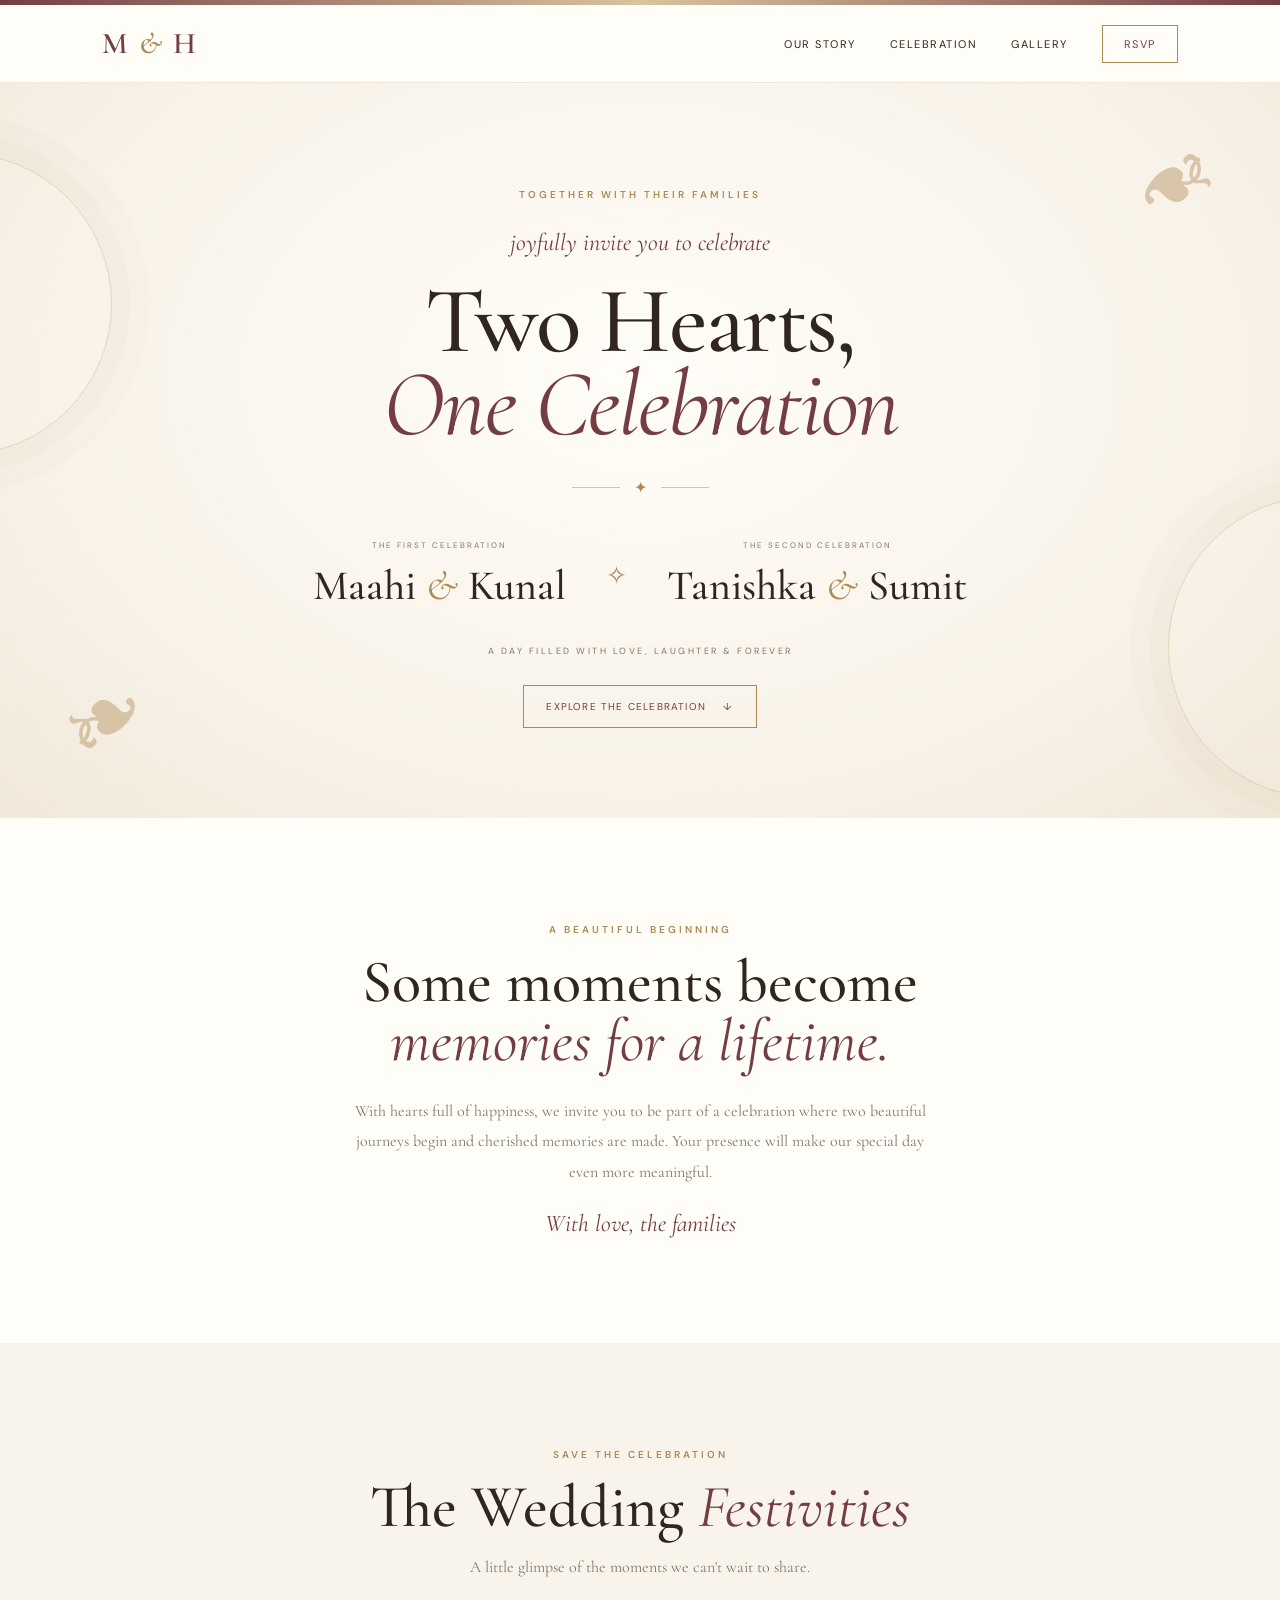
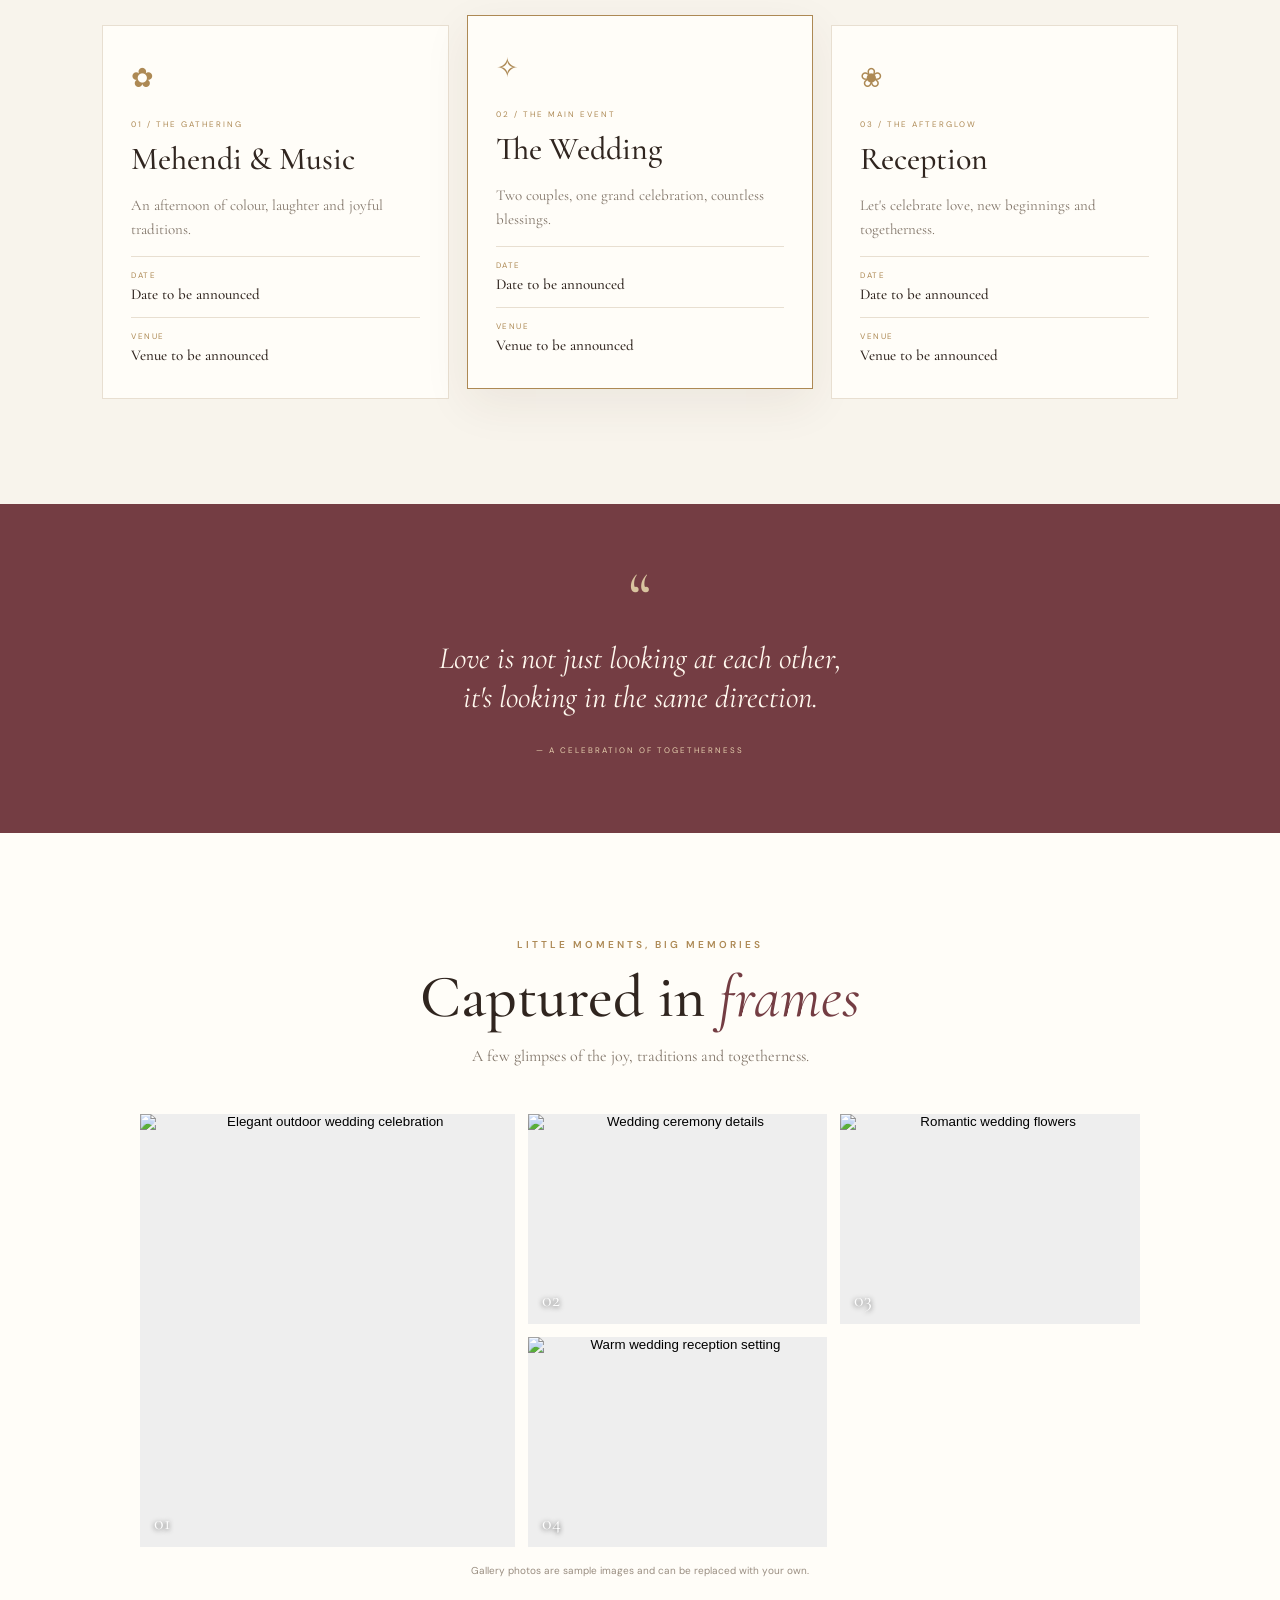
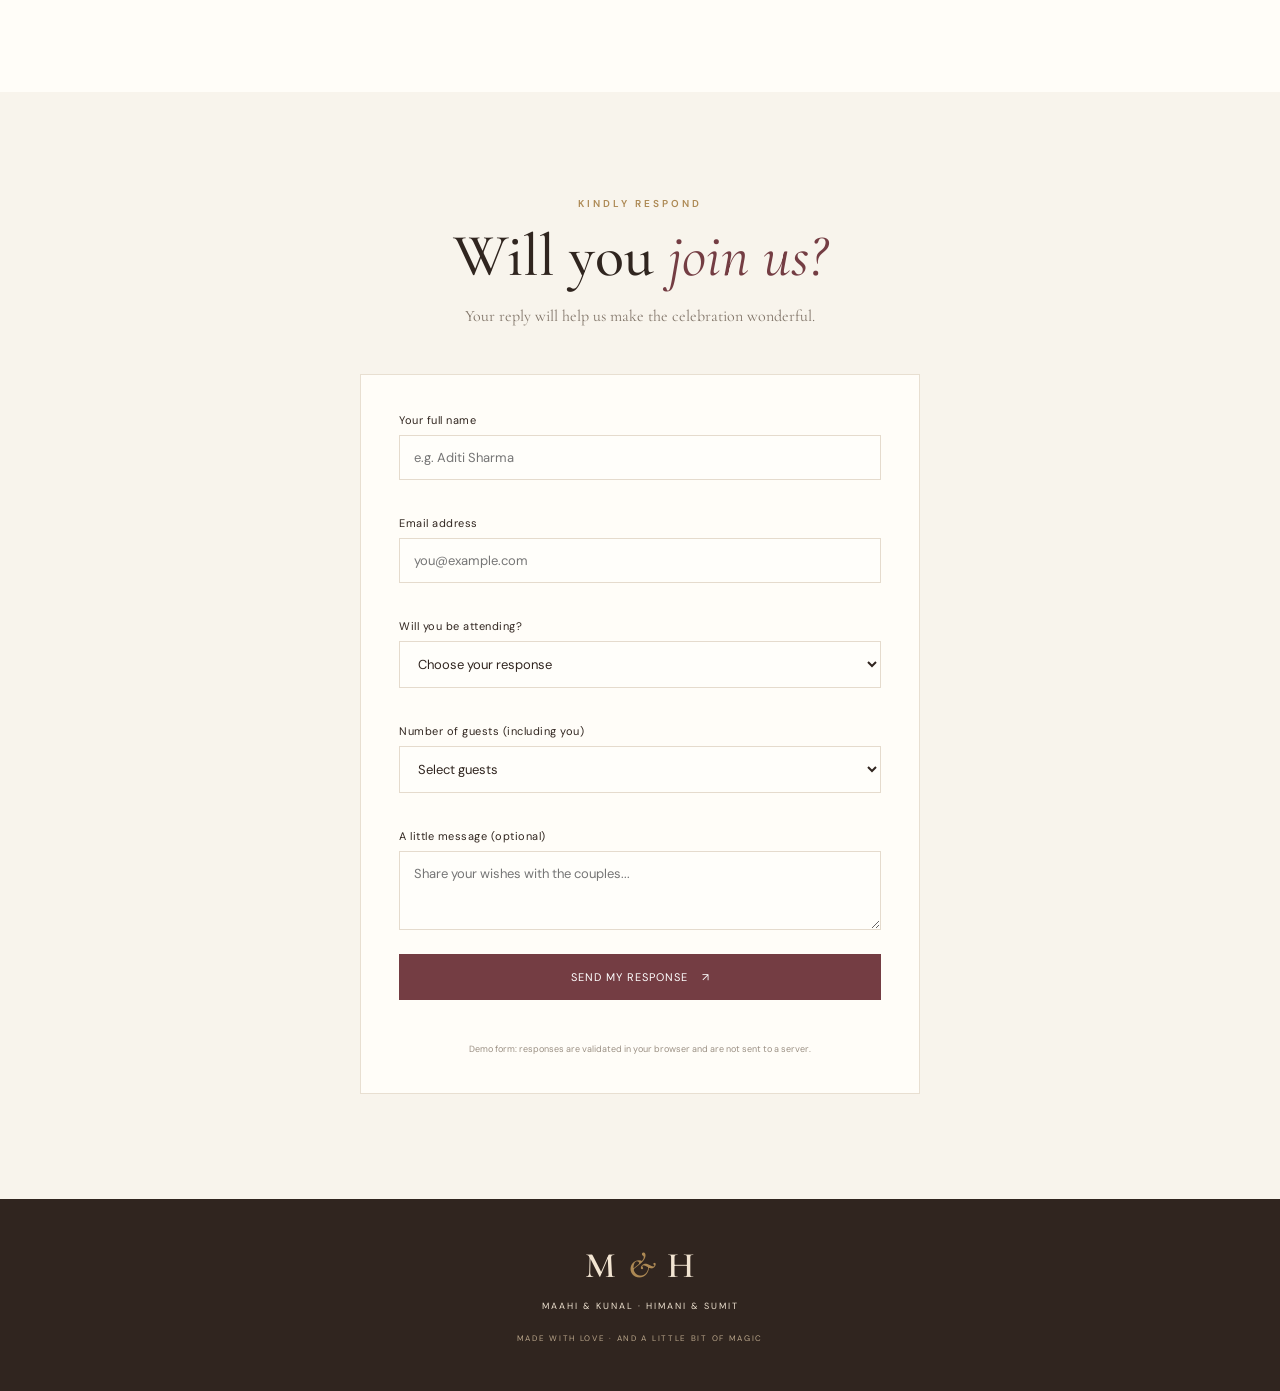
==== index.html @ c9b0a661 "Update wedding invitation description" ====
<!DOCTYPE html>
<html lang="en">
<head>
  <meta charset="UTF-8">
  <meta name="viewport" content="width=device-width, initial-scale=1.0">
  <meta name="description" content="A royal wedding invitation celebrating Maahi & Kunal and Sonam & Sumit.">
  <title>Two Hearts, One Celebration | Wedding Invitation</title>
  <link rel="preconnect" href="https://fonts.googleapis.com">
  <link rel="preconnect" href="https://fonts.gstatic.com" crossorigin>
  <link href="https://fonts.googleapis.com/css2?family=Cormorant+Garamond:wght@400;500;600;700&family=DM+Sans:wght@400;500;600&display=swap" rel="stylesheet">
  <link rel="stylesheet" href="style.css">
</head>
<body>
  <div class="topline"></div>
  <header class="site-header">
    <a class="brand" href="#home" aria-label="Wedding home">M <span>&</span> H</a>
    <button class="menu-toggle" id="menuToggle" aria-label="Toggle navigation" aria-expanded="false">☰</button>
    <nav id="navigation">
      <a href="#story">Our Story</a>
      <a href="#events">Celebration</a>
      <a href="#gallery">Gallery</a>
      <a href="#rsvp" class="nav-cta">RSVP</a>
    </nav>
  </header>

  <main>
    <section class="hero" id="home">
      <div class="hero-glow"></div>
      <p class="eyebrow">TOGETHER WITH THEIR FAMILIES</p>
      <p class="small-script">joyfully invite you to celebrate</p>
      <h1>Two Hearts,<br><em>One Celebration</em></h1>
      <div class="ornament"><span></span> ✦ <span></span></div>
      <div class="couple-pair">
        <div><span class="role">THE FIRST CELEBRATION</span><h2>Maahi <i>&</i> Kunal</h2></div>
        <div class="pair-divider">✧</div>
        <div><span class="role">THE SECOND CELEBRATION</span><h2>Tanishka <i>&</i> Sumit</h2></div>
      </div>
      <p class="hero-date">A DAY FILLED WITH LOVE, LAUGHTER & FOREVER</p>
      <a href="#events" class="outline-button">Explore the celebration <span>↓</span></a>
      <div class="hero-corner corner-left">❧</div><div class="hero-corner corner-right">❧</div>
    </section>

    <section class="intro section" id="story">
      <p class="eyebrow">A BEAUTIFUL BEGINNING</p>
      <h2>Some moments become<br><em>memories for a lifetime.</em></h2>
      <p class="intro-copy">With hearts full of happiness, we invite you to be part of a celebration where two beautiful journeys begin and cherished memories are made. Your presence will make our special day even more meaningful.</p>
      <div class="signature">With love, the families</div>
    </section>

    <section class="events section" id="events">
      <p class="eyebrow">SAVE THE CELEBRATION</p>
      <h2>The Wedding <em>Festivities</em></h2>
      <p class="section-note">A little glimpse of the moments we can't wait to share.</p>
      <div class="event-grid">
        <article class="event-card">
          <div class="event-icon">✿</div><p class="event-number">01 / THE GATHERING</p>
          <h3>Mehendi & Music</h3>
          <p>An afternoon of colour, laughter and joyful traditions.</p>
          <div class="event-detail"><span>DATE</span><strong>Date to be announced</strong></div>
          <div class="event-detail"><span>VENUE</span><strong>Venue to be announced</strong></div>
        </article>
        <article class="event-card featured">
          <div class="event-icon">✧</div><p class="event-number">02 / THE MAIN EVENT</p>
          <h3>The Wedding</h3>
          <p>Two couples, one grand celebration, countless blessings.</p>
          <div class="event-detail"><span>DATE</span><strong>Date to be announced</strong></div>
          <div class="event-detail"><span>VENUE</span><strong>Venue to be announced</strong></div>
        </article>
        <article class="event-card">
          <div class="event-icon">❀</div><p class="event-number">03 / THE AFTERGLOW</p>
          <h3>Reception</h3>
          <p>Let's celebrate love, new beginnings and togetherness.</p>
          <div class="event-detail"><span>DATE</span><strong>Date to be announced</strong></div>
          <div class="event-detail"><span>VENUE</span><strong>Venue to be announced</strong></div>
        </article>
      </div>
    </section>

    <section class="quote-band">
      <span class="quote-mark">“</span>
      <p>Love is not just looking at each other,<br>it's looking in the same direction.</p>
      <span class="quote-credit">— A CELEBRATION OF TOGETHERNESS</span>
    </section>

    <section class="gallery section" id="gallery">
      <p class="eyebrow">LITTLE MOMENTS, BIG MEMORIES</p>
      <h2>Captured in <em>frames</em></h2>
      <p class="section-note">A few glimpses of the joy, traditions and togetherness.</p>
      <div class="gallery-grid">
        <button class="gallery-item tall" data-full="https://images.unsplash.com/photo-1519741497674-611481863552?auto=format&fit=crop&w=1400&q=85" aria-label="Enlarge wedding celebration photo"><img src="https://images.unsplash.com/photo-1519741497674-611481863552?auto=format&fit=crop&w=700&q=80" alt="Elegant outdoor wedding celebration"><span>01</span></button>
        <button class="gallery-item" data-full="https://images.unsplash.com/photo-1511285560929-80b456fea0bc?auto=format&fit=crop&w=1400&q=85" aria-label="Enlarge wedding details photo"><img src="https://images.unsplash.com/photo-1511285560929-80b456fea0bc?auto=format&fit=crop&w=700&q=80" alt="Wedding ceremony details"><span>02</span></button>
        <button class="gallery-item" data-full="https://images.unsplash.com/photo-1465495976277-4387d4b0e4a6?auto=format&fit=crop&w=1400&q=85" aria-label="Enlarge floral wedding photo"><img src="https://images.unsplash.com/photo-1465495976277-4387d4b0e4a6?auto=format&fit=crop&w=700&q=80" alt="Romantic wedding flowers"><span>03</span></button>
        <button class="gallery-item" data-full="https://images.unsplash.com/photo-1507504031003-b417219a0 マ?auto=format&fit=crop&w=1400&q=85" aria-label="Enlarge wedding table photo"><img src="https://images.unsplash.com/photo-1519225421980-715cb0215aed?auto=format&fit=crop&w=700&q=80" alt="Warm wedding reception setting"><span>04</span></button>
      </div>
      <p class="image-note">Gallery photos are sample images and can be replaced with your own.</p>
    </section>

    <section class="rsvp section" id="rsvp">
      <p class="eyebrow">KINDLY RESPOND</p>
      <h2>Will you <em>join us?</em></h2>
      <p class="section-note">Your reply will help us make the celebration wonderful.</p>
      <form id="rsvpForm" novalidate>
        <div class="form-row">
          <label for="guestName">Your full name</label>
          <input type="text" id="guestName" name="guestName" placeholder="e.g. Aditi Sharma" required minlength="2">
          <small class="error" id="nameError"></small>
        </div>
        <div class="form-row">
          <label for="guestEmail">Email address</label>
          <input type="email" id="guestEmail" name="guestEmail" placeholder="you@example.com" required>
          <small class="error" id="emailError"></small>
        </div>
        <div class="form-row">
          <label for="attendance">Will you be attending?</label>
          <select id="attendance" name="attendance" required>
            <option value="">Choose your response</option>
            <option value="joyfully-attending">Joyfully accepting</option>
            <option value="unable-to-attend">Regretfully declining</option>
          </select>
          <small class="error" id="attendanceError"></small>
        </div>
        <div class="form-row">
          <label for="guests">Number of guests (including you)</label>
          <select id="guests" name="guests" required>
            <option value="">Select guests</option><option>1</option><option>2</option><option>3</option><option>4</option><option>5</option>
          </select>
          <small class="error" id="guestsError"></small>
        </div>
        <div class="form-row">
          <label for="message">A little message (optional)</label>
          <textarea id="message" name="message" rows="3" placeholder="Share your wishes with the couples..."></textarea>
        </div>
        <button type="submit" class="submit-button">Send my response <span>↗</span></button>
        <p class="form-status" id="formStatus" role="status" aria-live="polite"></p>
        <p class="form-disclaimer">Demo form: responses are validated in your browser and are not sent to a server.</p>
      </form>
    </section>
  </main>

  <footer>
       <div class="footer-monogram">M <span>&</span> H</div>
    <p>MAAHI & KUNAL · HIMANI & SUMIT</p>
    <span>MADE WITH LOVE · AND A LITTLE BIT OF MAGIC</span> 
  </footer>
 <div class="lightbox" id="lightbox" aria-hidden="true">
    <button class="lightbox-close" id="lightboxClose" aria-label="Close enlarged image">×</button>
    <img id="lightboxImage" src="" alt="Enlarged wedding gallery image">
  </div>
  <script src="script.js"></script>
</body>
</html>
---- style.css ----
/* GROUP 11 | PROJECT #39 | WEDDING INVITATION PAGE */
:root {
  --cream: #f8f4ec;
  --paper: #fffdf8;
  --ink: #30251f;
  --muted: #82766a;
  --gold: #ad8954;
  --gold-light: #d9c49f;
  --wine: #743d43;
  --line: #e8dfd1;
  --serif: "Cormorant Garamond", Georgia, serif;
  --sans: "DM Sans", Arial, sans-serif;
}
* {
   box-sizing: border-box; 
  }

html { 
  scroll-behavior: smooth;
 }

body { 
  margin: 0;
  background: var(--paper);
  color: var(--ink);
  font-family: var(--sans);
}

.topline { 
  height: 5px;
  background: linear-gradient(90deg, var(--wine), var(--gold-light), var(--wine)); 
}

.site-header { 
  height: 78px;
  padding: 0 8%;
  display: flex;
  align-items: center;
  justify-content: space-between;
  background: rgba(255,253,248,.94);
  position: sticky;
  top: 0; 
  z-index: 20; 
  border-bottom: 1px solid rgba(173,137,84,.18);
  backdrop-filter: blur(12px);
  }

.brand, .footer-monogram { 
  font: 600 30px var(--serif); 
  letter-spacing: 2px; 
  color: var(--wine); 
  text-decoration: none;
 }

.brand span, .footer-monogram span {
   color: var(--gold); 
   font-style: italic;
   }

nav {
   display: flex;
    align-items: center; 
    gap: 34px;
   }

nav a {
   text-decoration: none; 
   color: var(--ink); 
   font-size: 11px; 
   letter-spacing: 1.5px; 
   text-transform: uppercase; 
   transition: color .25s; 
  }

nav a:hover {
   color: var(--gold);
   }

nav .nav-cta {
   border: 1px solid var(--gold); 
   padding: 11px 21px; 
   color: var(--wine); 
  }

.menu-toggle {
   display: none; 
   border: 0; 
   background: none; 
   font-size: 25px; 
   color: var(--wine); 
  }

.hero {
   min-height: 690px;
   padding: 105px 20px 90px;
   position: relative; 
   overflow: hidden; 
   text-align: center; 
   display: flex; 
   flex-direction: column; 
   align-items: center; 
   justify-content: center; 
   background: radial-gradient(ellipse at 50% 40%, #fffdf8 0%, #f8f2e8 66%, #f1e8d9 100%); 
  }

.hero:before, .hero:after {
   content: ""; 
   position: absolute; 
   width: 300px; 
   height: 300px; 
   border: 1px solid rgba(173,137,84,.28); 
   border-radius: 50%; 
  }

.hero:before {
   left: -190px; 
   top: 70px; 
   box-shadow: 0 0 0 18px rgba(173,137,84,.035), 0 0 0 38px rgba(173,137,84,.025); 
  }

.hero:after {
   right: -190px; bottom: 20px;
    box-shadow: 0 0 0 18px rgba(173,137,84,.035), 0 0 0 38px rgba(173,137,84,.025); 
  }

.eyebrow { 
  color: var(--gold); 
  font-size: 10px; 
  letter-spacing: 3px; 
  font-weight: 600; 
  margin: 0 0 17px; 
}

.small-script {
   color: var(--wine); 
   font: italic 24px var(--serif); 
   margin: 10px 0 0; 
  }

.hero h1 {
   font: 500 clamp(55px, 8vw, 94px)/.88 var(--serif); 
   letter-spacing: -2px; 
   margin: 23px 0 20px; 
  }

h1 em, h2 em { 
  color: var(--wine); 
  font-weight: 400; 
}

.ornament { 
  display: flex; 
  align-items: center; 
  gap: 14px; 
  color: var(--gold); 
  margin: 12px 0 30px; 
}

.ornament span { 
  width: 48px; 
  height: 1px; 
  background: var(--gold-light); 
}

.couple-pair { 
  display: flex; 
  align-items: center; 
  justify-content: center; 
  gap: 40px; 
  margin: 4px 0 27px; 
}

.couple-pair h2 { 
  font: 500 clamp(28px, 4vw, 42px) var(--serif); 
  margin: 7px 0; 
}

.couple-pair h2 i { 
  color: var(--gold); 
  font-weight: 400; 
}

.role { 
  font-size: 8px; 
  letter-spacing: 2px; 
  color: var(--muted); 
}

.pair-divider { 
  color: var(--gold); 
  font-size: 25px; 
}

.hero-date { 
  font-size: 9px; 
  letter-spacing: 2.5px; 
  color: var(--muted); 
  margin: 0 0 28px; 
}

.outline-button { 
  text-decoration: none; 
  border: 1px solid var(--gold); 
  color: var(--wine); 
  padding: 14px 22px; 
  font-size: 10px; 
  letter-spacing: 1.2px; 
  text-transform: uppercase; 
  transition: .25s; 
}

.outline-button:hover { 
  background: var(--wine); 
  color: white; 
  border-color: var(--wine); 
}

.outline-button span { 
  margin-left: 13px; 
}

.hero-corner { 
  position: absolute; 
  color: rgba(173,137,84,.42); 
  font: 100px var(--serif); 
}

.corner-left { 
  left: 5%; 
  bottom: 5%; 
  transform: rotate(-35deg); 
}

.corner-right { 
  right: 5%; 
  top: 5%; 
  transform: rotate(145deg); 
}

.section { 
  padding: 105px 8%; 
  text-align: center; 
}

.section h2 { 
  font: 500 clamp(42px, 5vw, 60px)/.98 var(--serif); 
  margin: 0 0 20px; 
}

.intro { 
  max-width: 900px; 
  margin: auto; 
}

.intro-copy { 
  max-width: 600px; 
  margin: 25px auto 20px; 
  color: var(--muted); 
  font: 16px/1.9 var(--serif); 
}

.signature { 
  font: italic 24px var(--serif); 
  color: var(--wine); 
  margin-top: 22px; 
}

.events { 
  background: var(--cream); 
}

.section-note { 
  color: var(--muted); 
  font: 16px var(--serif); 
  margin: 0 auto 48px; 
}

.event-grid { 
  display: grid; 
  grid-template-columns: repeat(3, 1fr); 
  max-width: 1100px; 
  margin: auto; 
  gap: 18px; 
  text-align: left; 
}

.event-card { 
  background: var(--paper); 
  padding: 34px 28px; 
  border: 1px solid var(--line); 
  position: relative; 
}

.event-card.featured { 
  border-color: var(--gold); 
  transform: translateY(-10px); 
  box-shadow: 0 15px 45px rgba(69,48,29,.07); 
}

.event-icon { 
  color: var(--gold); 
  font-size: 27px; 
  margin-bottom: 24px; 
}

.event-number { 
  font-size: 8px; 
  letter-spacing: 2px; 
  color: var(--gold); 
}

.event-card h3 { 
  font: 500 32px var(--serif); 
  margin: 10px 0; 
}

.event-card > p:not(.event-number) { 
  color: var(--muted); 
  font: 15px/1.6 var(--serif); 
  min-height: 48px; 
}

.event-detail { 
  border-top: 1px solid var(--line); 
  padding-top: 13px; margin-top: 14px; 
  display: flex; 
  flex-direction: column; 
  gap: 5px; 
}

.event-detail span { 
  color: var(--gold); 
  font-size: 8px; 
  letter-spacing: 1.5px; 
}

.event-detail strong { 
  font: 500 15px var(--serif); 
}

.quote-band { 
  text-align: center; 
  padding: 75px 20px; 
  background: var(--wine); 
  color: #fff8ee; 
}

.quote-mark { 
  color: var(--gold-light); 
  font: 70px var(--serif); 
  line-height: .5; 
}

.quote-band p { 
  font: italic 31px/1.25 var(--serif); 
  margin: 15px 0 20px; 
}

.quote-credit { 
  font-size: 8px; 
  letter-spacing: 2px; 
  color: #e5cfae; 
}

.gallery { 
  background: var(--paper); 
}

.gallery-grid { 
  display: grid; 
  grid-template-columns: 1.25fr 1fr 1fr; 
  grid-template-rows: 210px 210px; 
  gap: 13px; 
  max-width: 1000px; 
  margin: auto; 
}

.gallery-item { 
  padding: 0; 
  border: 0; 
  background: #eee; 
  overflow: hidden; 
  position: relative; 
  cursor: zoom-in; 
}

.gallery-item.tall {
   grid-row: span 2; 
  }

.gallery-item img {
   width: 100%; 
   height: 100%; 
   object-fit: cover; 
   display: block; 
   transition: transform .6s; 
  }

.gallery-item:hover img { 
  transform: scale(1.06); 
}

.gallery-item span { 
  position: absolute; 
  bottom: 12px; 
  left: 14px; 
  color: white; 
  font: 20px var(--serif); 
  text-shadow: 0 1px 5px #333; 
}

.image-note { 
  color: #998d80; 
  font-size: 10px; 
  margin-top: 17px; 
}

.rsvp {
  background: var(--cream);
}

#rsvpForm {
  max-width: 560px;
  margin: auto; 
  text-align: left;
  background: var(--paper);
  border: 1px solid var(--line);
  padding: 38px; 
}
.form-row { 
  margin-bottom: 19px;
}

.form-row label {
  display: block;
  color: var(--ink);
  font-size: 11px; 
  letter-spacing: .5px; 
  margin-bottom: 8px;
}

input, select, textarea { 
  width: 100%;
  border: 1px solid #e5dbcd;
  background: #fffefa; 
  padding: 13px 14px;
  color: var(--ink);
  font: 13px var(--sans);
  outline: none;
  border-radius: 0;
}

input:focus, select:focus, textarea:focus {
  border-color: var(--gold); 
  box-shadow: 0 0 0 3px rgba(173,137,84,.1);
}

textarea { 
  resize: vertical;
}

.error { 
  display: block; 
  color: #a33b42;
  font-size: 10px; 
  margin-top: 5px;
  min-height: 12px;
}

.submit-button {
  width: 100%;
  padding: 15px;
  background: var(--wine);
  color: white;
  border: 1px solid var(--wine);
  font: 11px var(--sans);
  letter-spacing: 1px;
  text-transform: uppercase;
  cursor: pointer;
  transition: .25s; 
}

.submit-button:hover {
  background: #542b31; 
}

.submit-button span {
  margin-left: 10px; 
}

.form-status {
  min-height: 20px;
  text-align: center;
  color: #47734d; 
  font-size: 12px;
  margin: 15px 0 0; 
}

.form-disclaimer { 
  color: #9b9084;
  font-size: 9px; 
  text-align: center; 
  margin: 8px 0 0;
}

footer {
  background: #30251f;
  color: #eee2d0;
  text-align: center;
  padding: 45px 20px; 
}

.footer-monogram {
  color: #f2e5d2;
  font-size: 36px; 
}

footer p {
  font-size: 9px; 
  letter-spacing: 2px;
  margin: 13px 0;
}

footer > span { 
  color: #b9a58a; 
  font-size: 8px;
  letter-spacing: 1.7px;
}

.lightbox {
  display: none; 
  position: fixed;
  inset: 0;
  z-index: 50;
  background: rgba(20,15,13,.94); 
  align-items: center;
  justify-content: center;
  padding: 50px 20px;
}

.lightbox.open { 
  display: flex; 
}

.lightbox img { 
  max-width: min(100%, 1000px);
  max-height: 85vh; 
  object-fit: contain;
  box-shadow: 0 15px 60px #000; 
}

.lightbox-close {
  position: absolute;
  top: 18px;
  right: 30px;
  color: white; 
  background: none;
  border: 0;
  font-size: 42px; 
  cursor: pointer;
}

@media (max-width: 760px) {
  .site-header { 
    height: 68px;
    padding: 0 6%; 
  }
  .menu-toggle {
    display: block;
  }
  nav {
    display: none; 
    position: absolute; 
    top: 68px;
    left: 0;
    right: 0; 
    padding: 22px; 
    background: var(--paper);
    border-bottom: 1px solid var(--line);
    flex-direction: column;
    gap: 20px;
  }
  nav.open {
    display: flex;
  }
  .hero {
    min-height: 650px;
    padding: 85px 18px;
  }
  .couple-pair { 
    flex-direction: column;
    gap: 17px; 
  }
  .pair-divider {
    line-height: 1; 
  }
  .hero-corner {
    font-size: 65px;
  }
  .section {
    padding: 75px 6%; 
  }
  .event-grid {
    grid-template-columns: 1fr;
    gap: 15px;
  }
  .event-card.featured {
    transform: none; 
  }
  .event-card > p:not(.event-number) {
    min-height: 0;
  }
  .gallery-grid {
    grid-template-columns: 1fr 1fr;
    grid-template-rows: 220px 160px 160px;
  }
  .gallery-item.tall {
    grid-row: span 2;
  }
  #rsvpForm {
    padding: 25px 20px;
  }
}
@media (max-width: 420px) {
  .hero h1 {
    font-size: 55px;
  }
  .gallery-grid {
    grid-template-rows: 180px 140px 140px;
    gap: 8px;
  }
  .quote-band p { 
    font-size: 25px;
  }
}
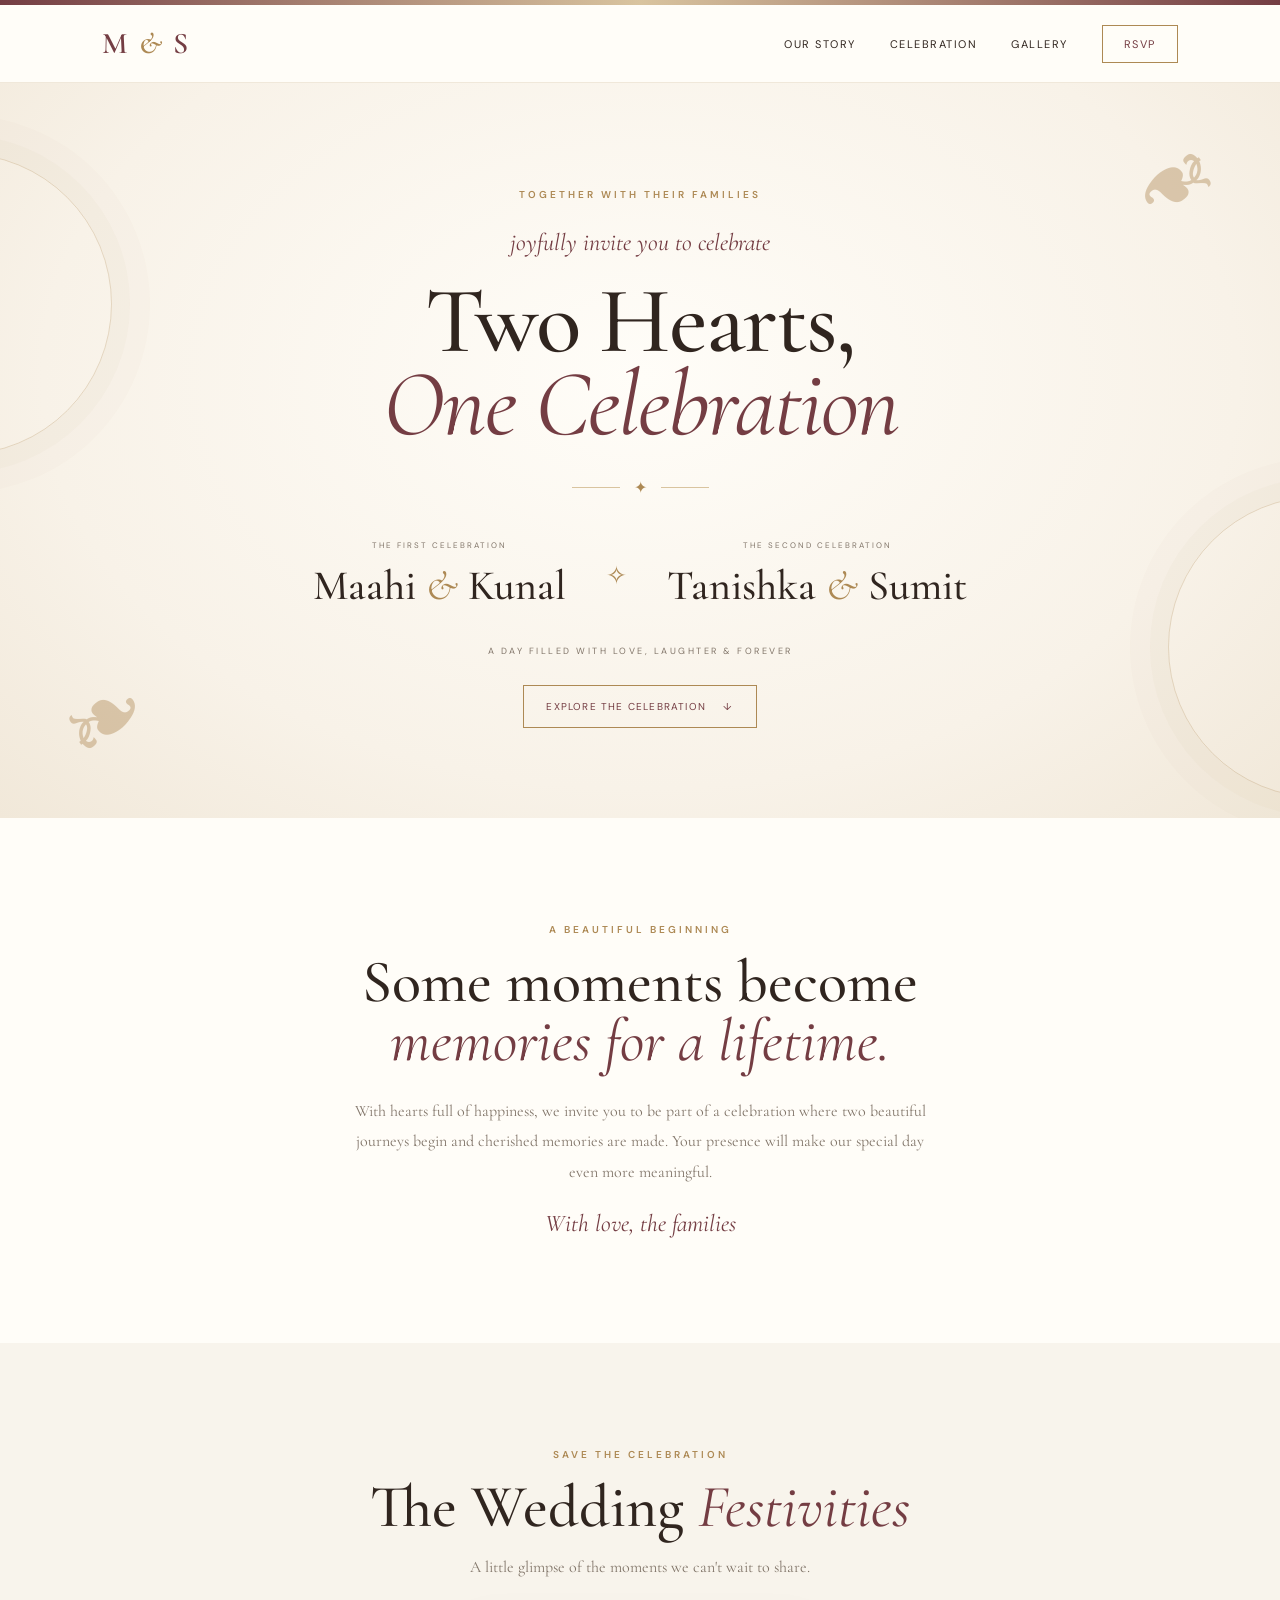
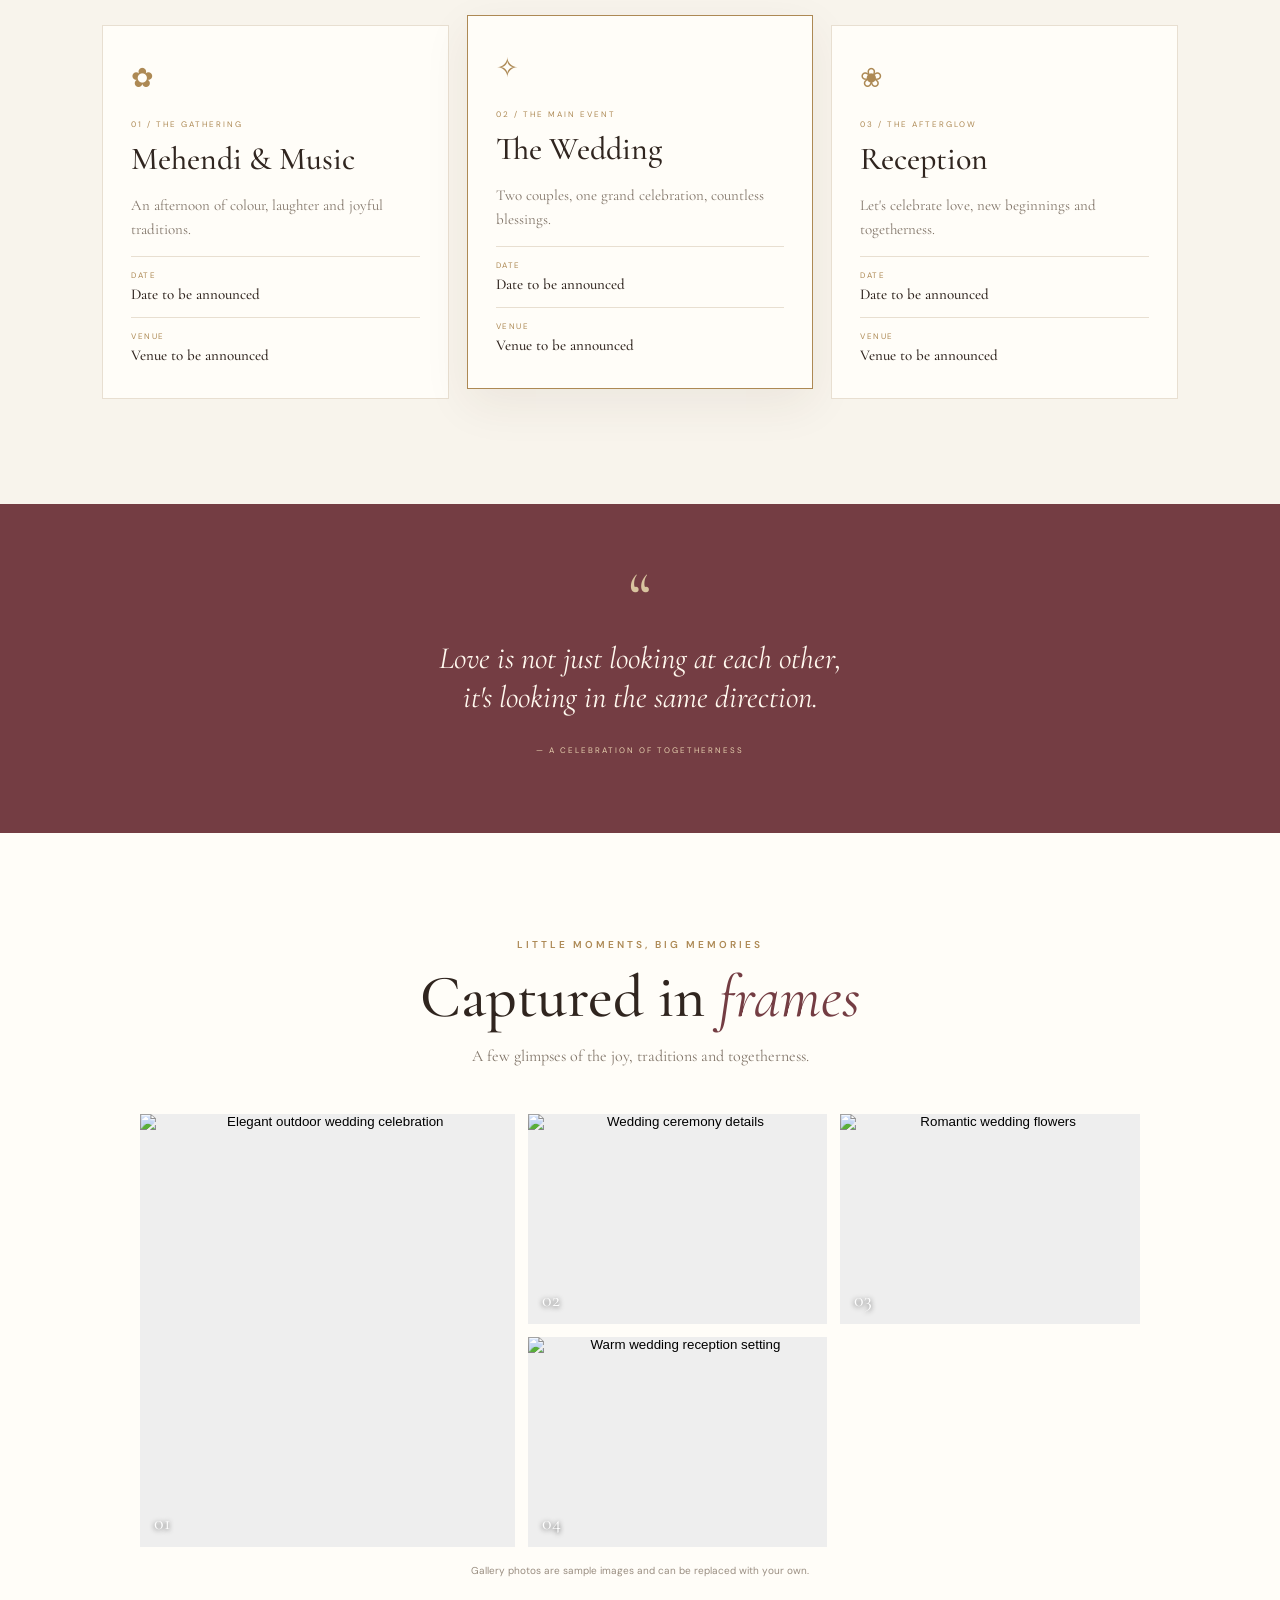
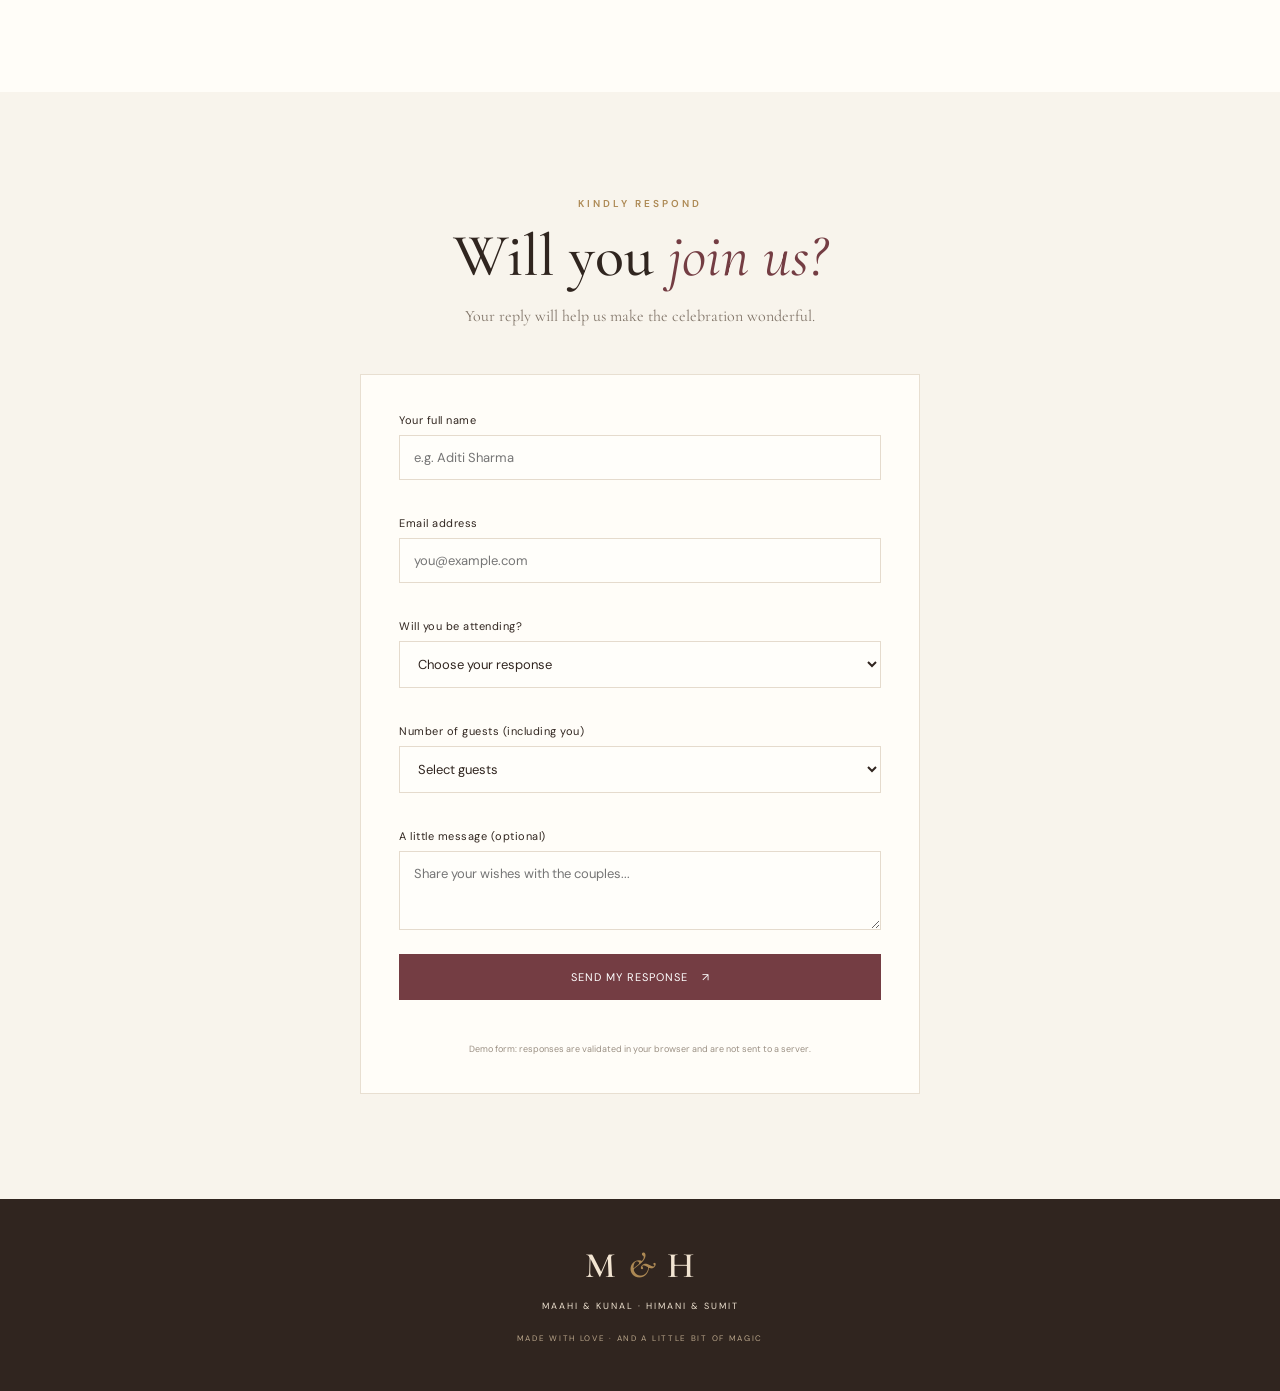
==== commit 1a2650c5: "Change brand name from 'H' to 'S' in header" ====
--- a/index.html
+++ b/index.html
@@ -13,7 +13,7 @@
 <body>
   <div class="topline"></div>
   <header class="site-header">
-    <a class="brand" href="#home" aria-label="Wedding home">M <span>&</span> H</a>
+    <a class="brand" href="#home" aria-label="Wedding home">M <span>&</span> S</a>
     <button class="menu-toggle" id="menuToggle" aria-label="Toggle navigation" aria-expanded="false">☰</button>
     <nav id="navigation">
       <a href="#story">Our Story</a>
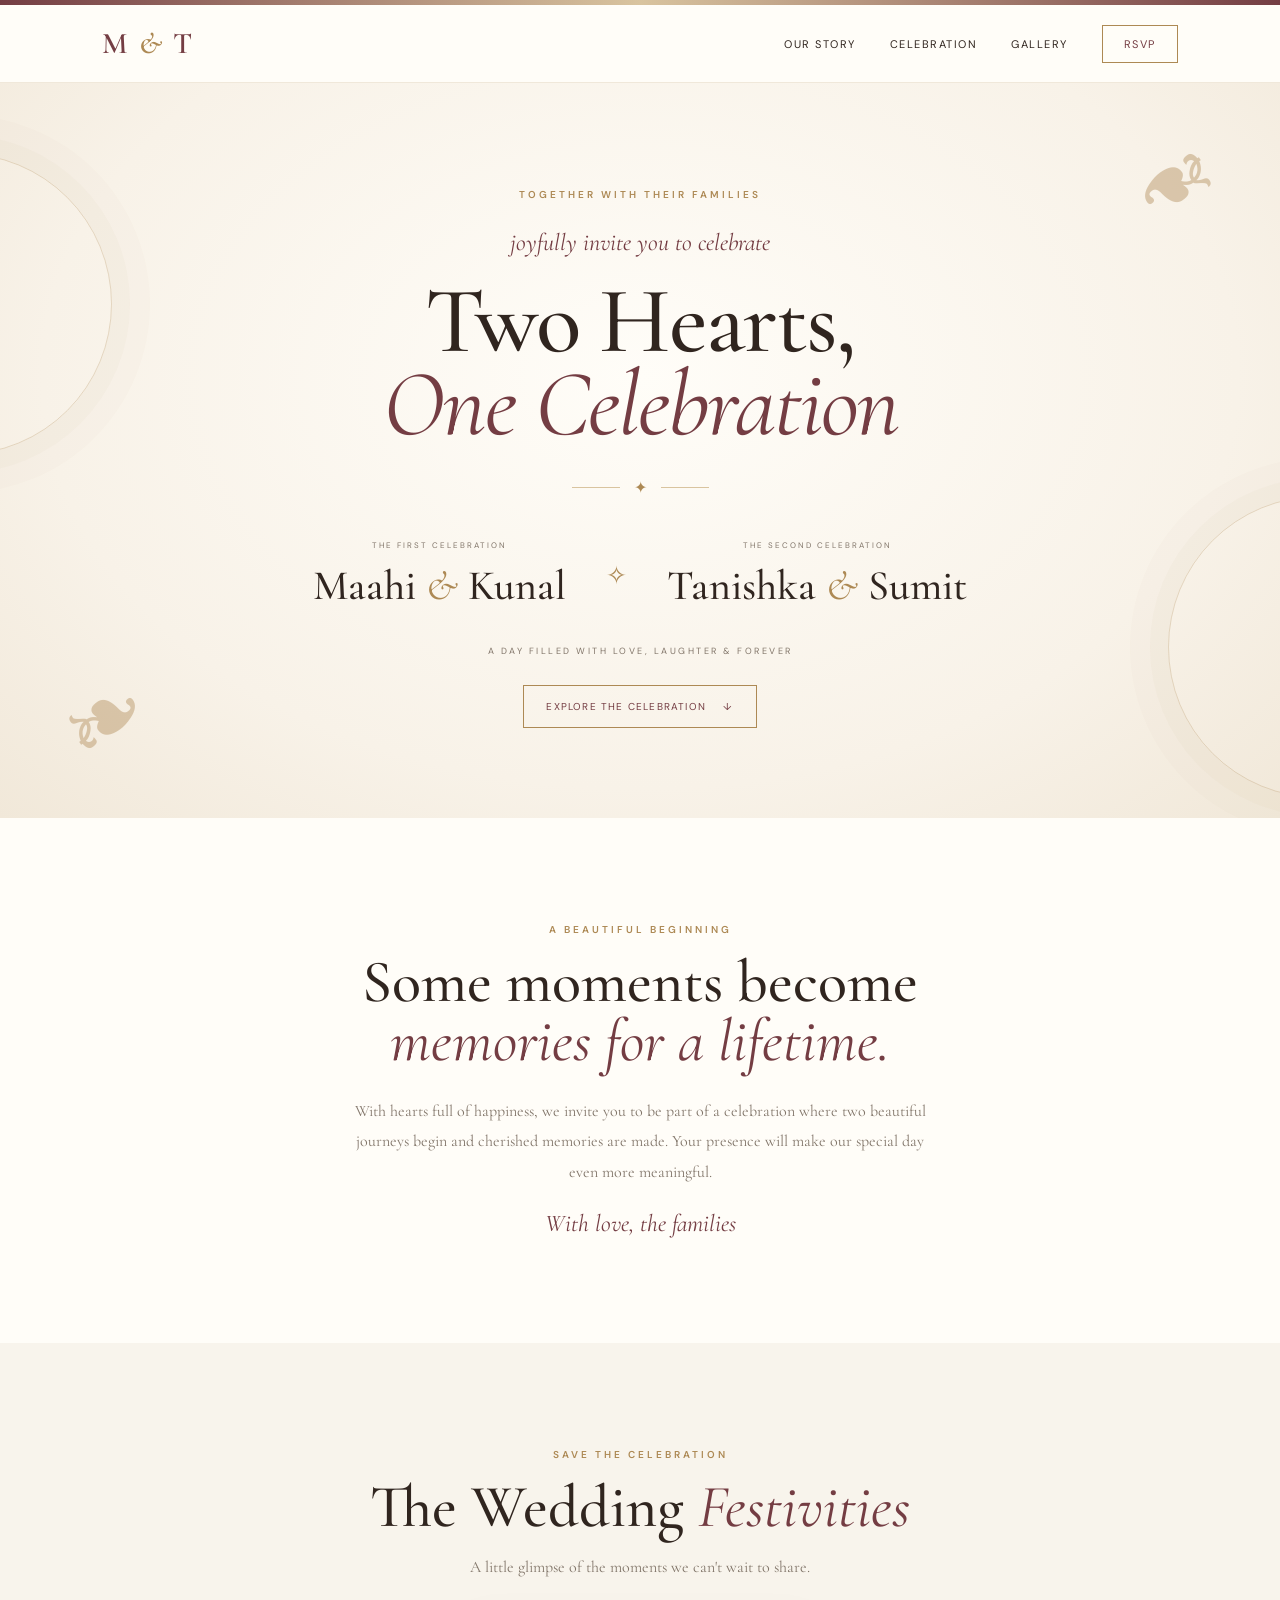
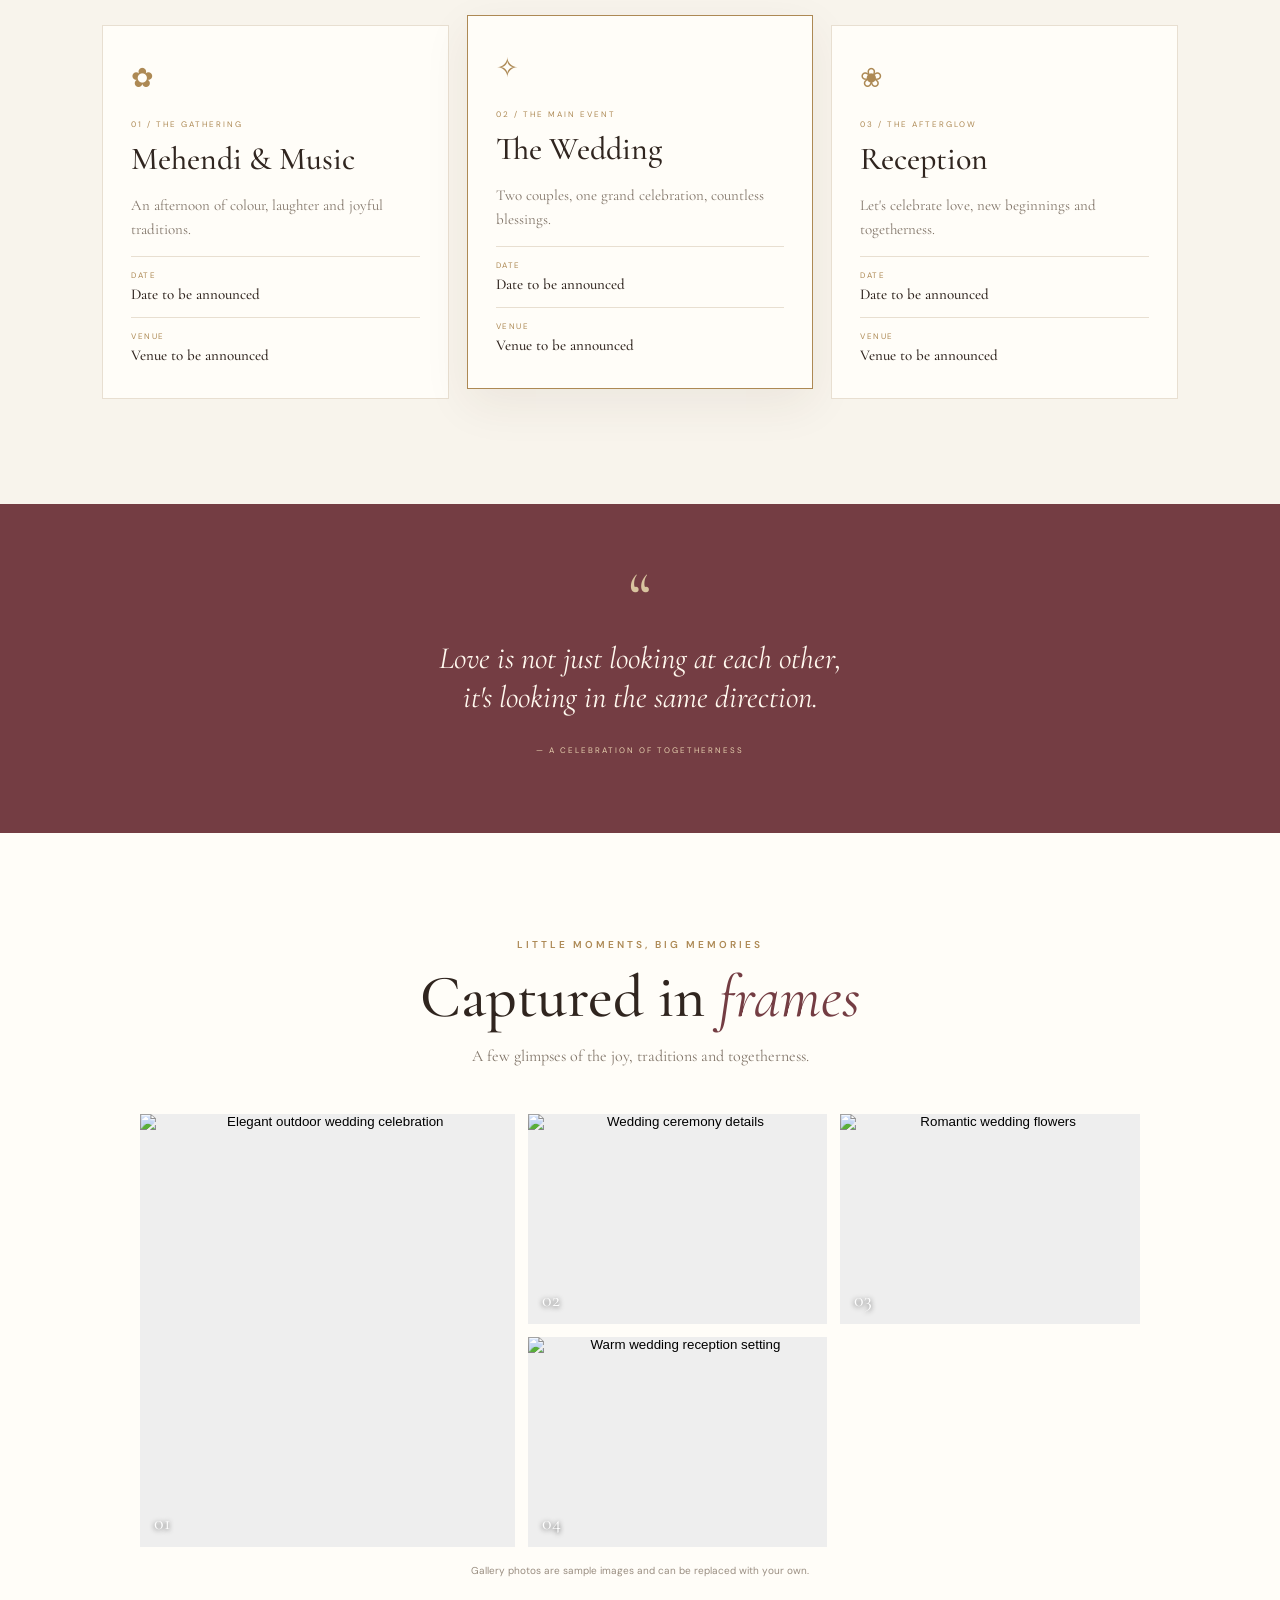
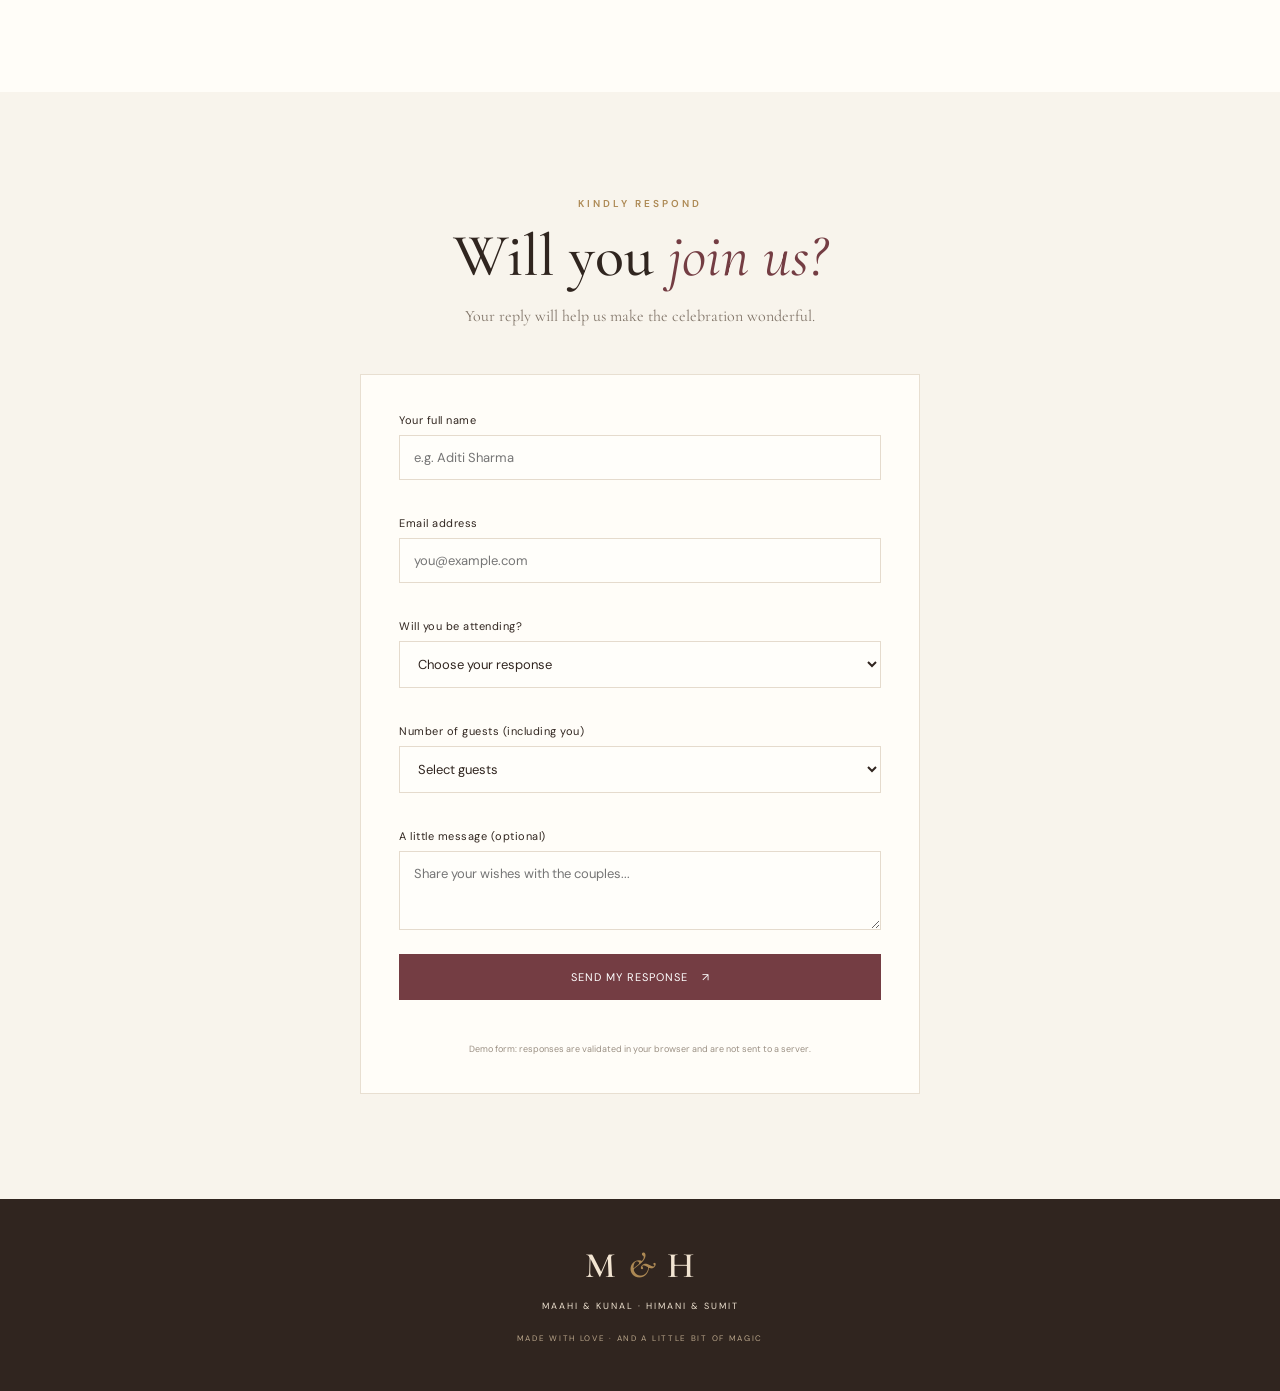
==== commit da92c2e7: "Change brand link text from 'S' to 'T'" ====
--- a/index.html
+++ b/index.html
@@ -13,7 +13,7 @@
 <body>
   <div class="topline"></div>
   <header class="site-header">
-    <a class="brand" href="#home" aria-label="Wedding home">M <span>&</span> S</a>
+    <a class="brand" href="#home" aria-label="Wedding home">M <span>&</span> T</a>
     <button class="menu-toggle" id="menuToggle" aria-label="Toggle navigation" aria-expanded="false">☰</button>
     <nav id="navigation">
       <a href="#story">Our Story</a>
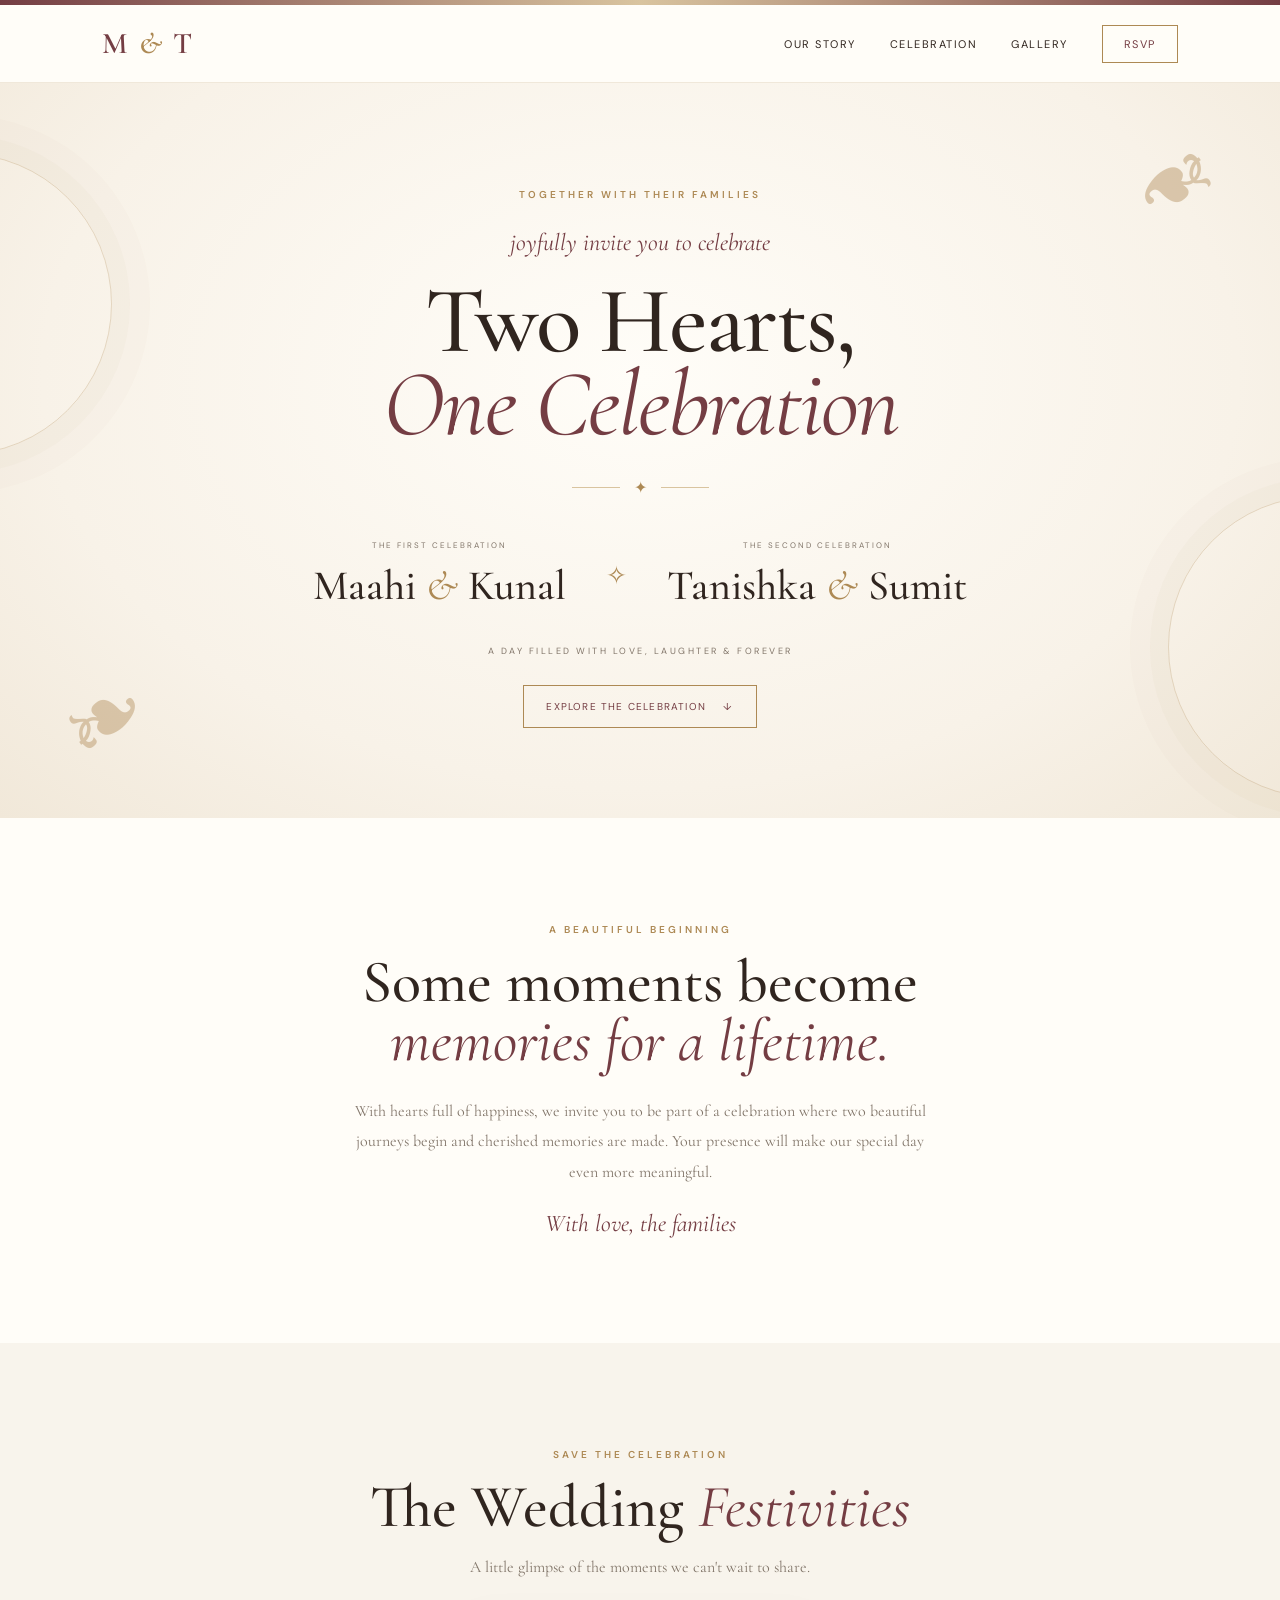
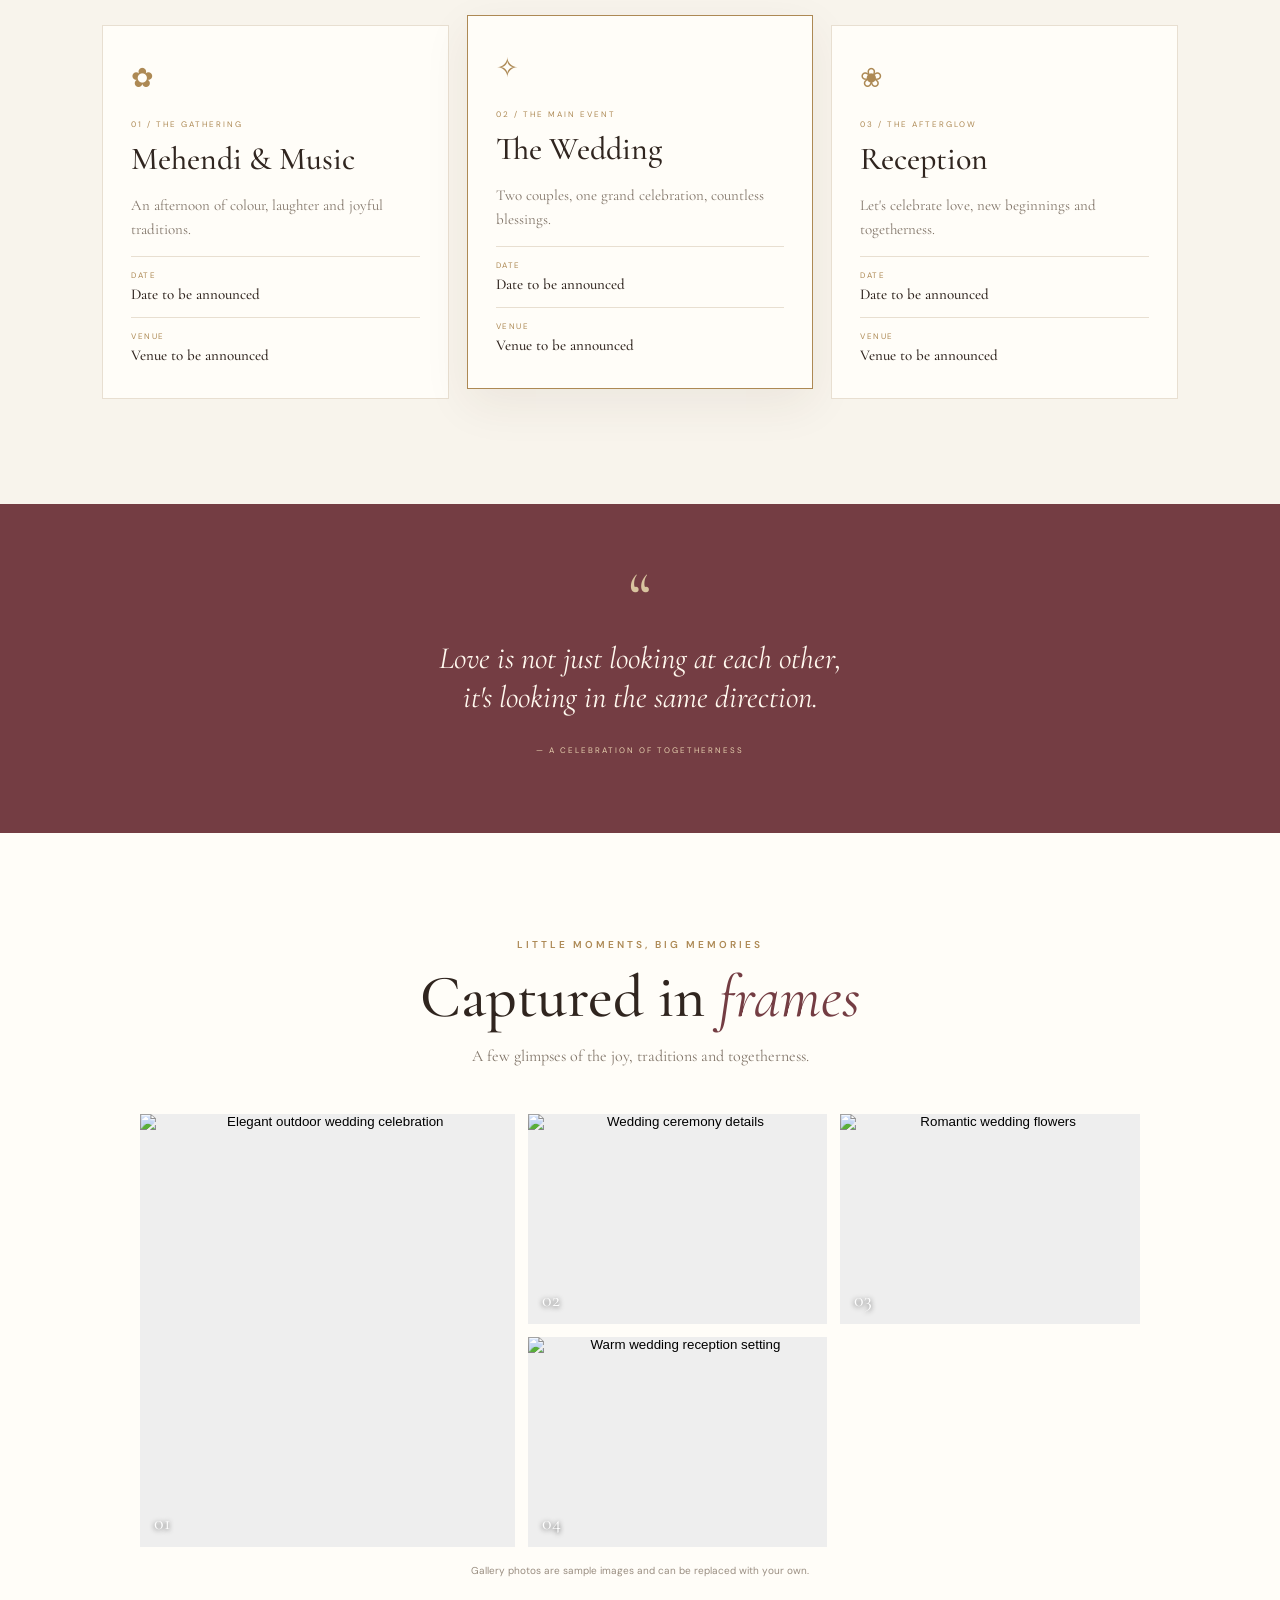
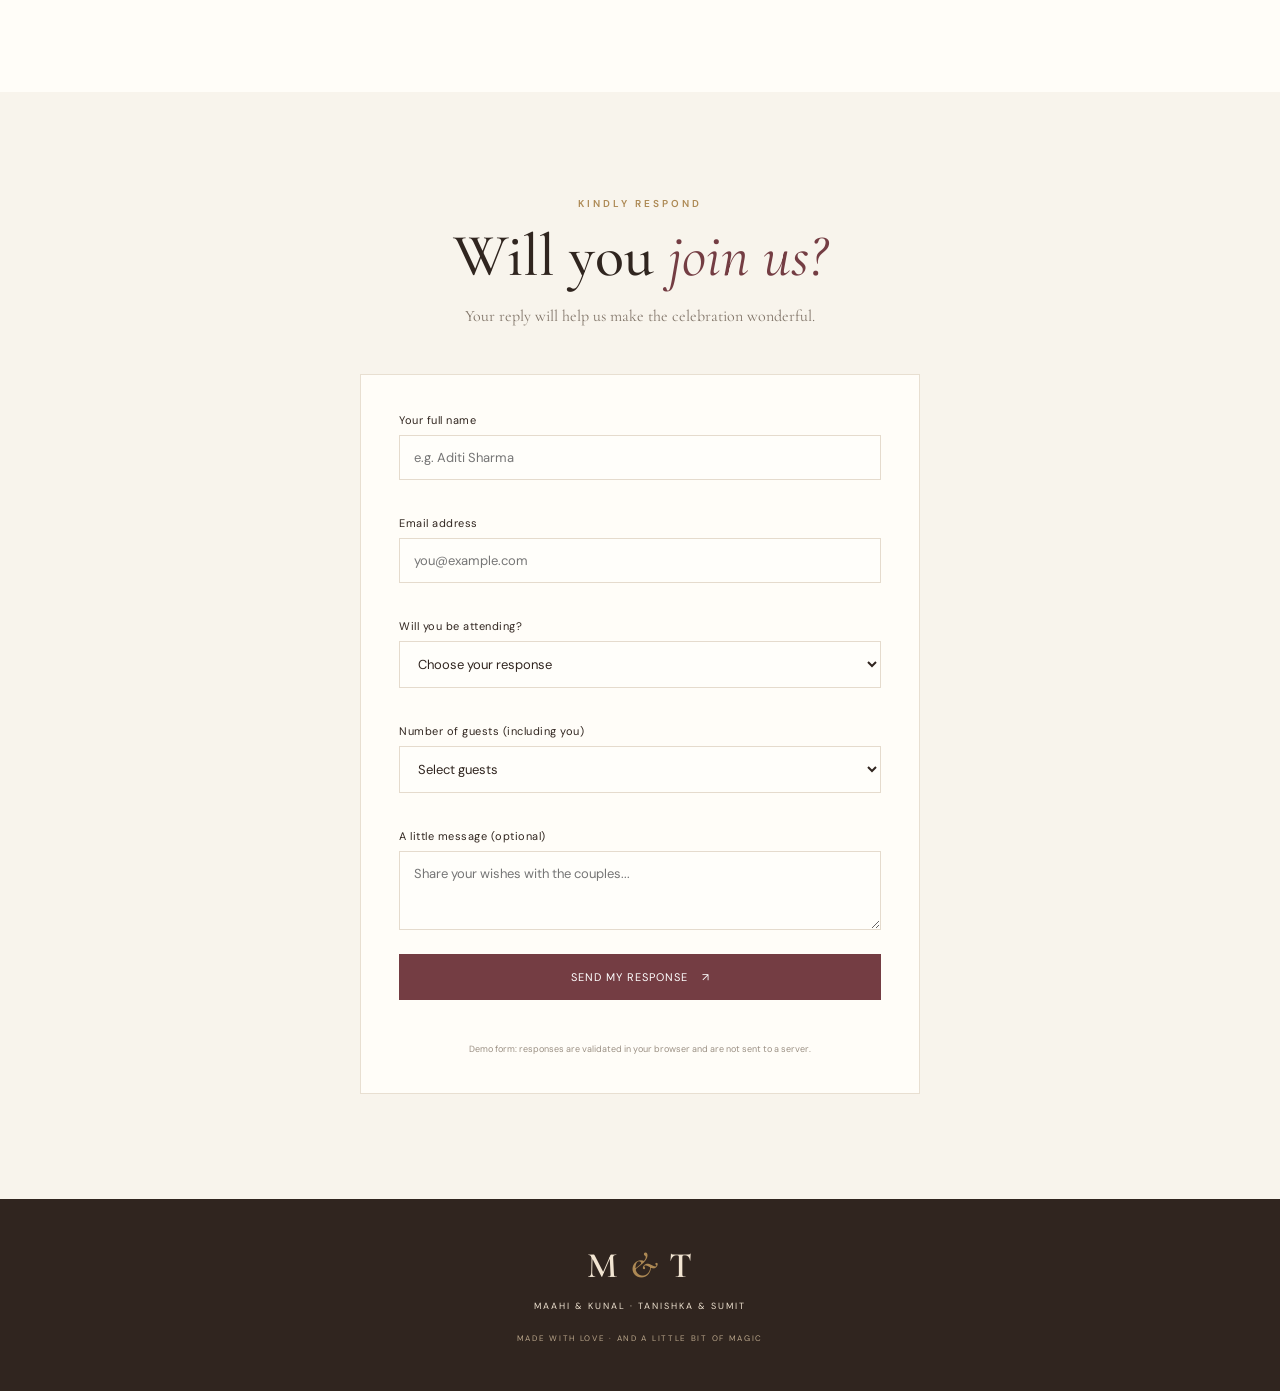
==== commit 83e0c8a0: "Update footer content with new names" ====
--- a/index.html
+++ b/index.html
@@ -138,8 +138,8 @@
   </main>
 
   <footer>
-       <div class="footer-monogram">M <span>&</span> H</div>
-    <p>MAAHI & KUNAL · HIMANI & SUMIT</p>
+       <div class="footer-monogram">M <span>&</span> T</div>
+    <p>MAAHI & KUNAL · TANISHKA & SUMIT</p>
     <span>MADE WITH LOVE · AND A LITTLE BIT OF MAGIC</span> 
   </footer>
  <div class="lightbox" id="lightbox" aria-hidden="true">
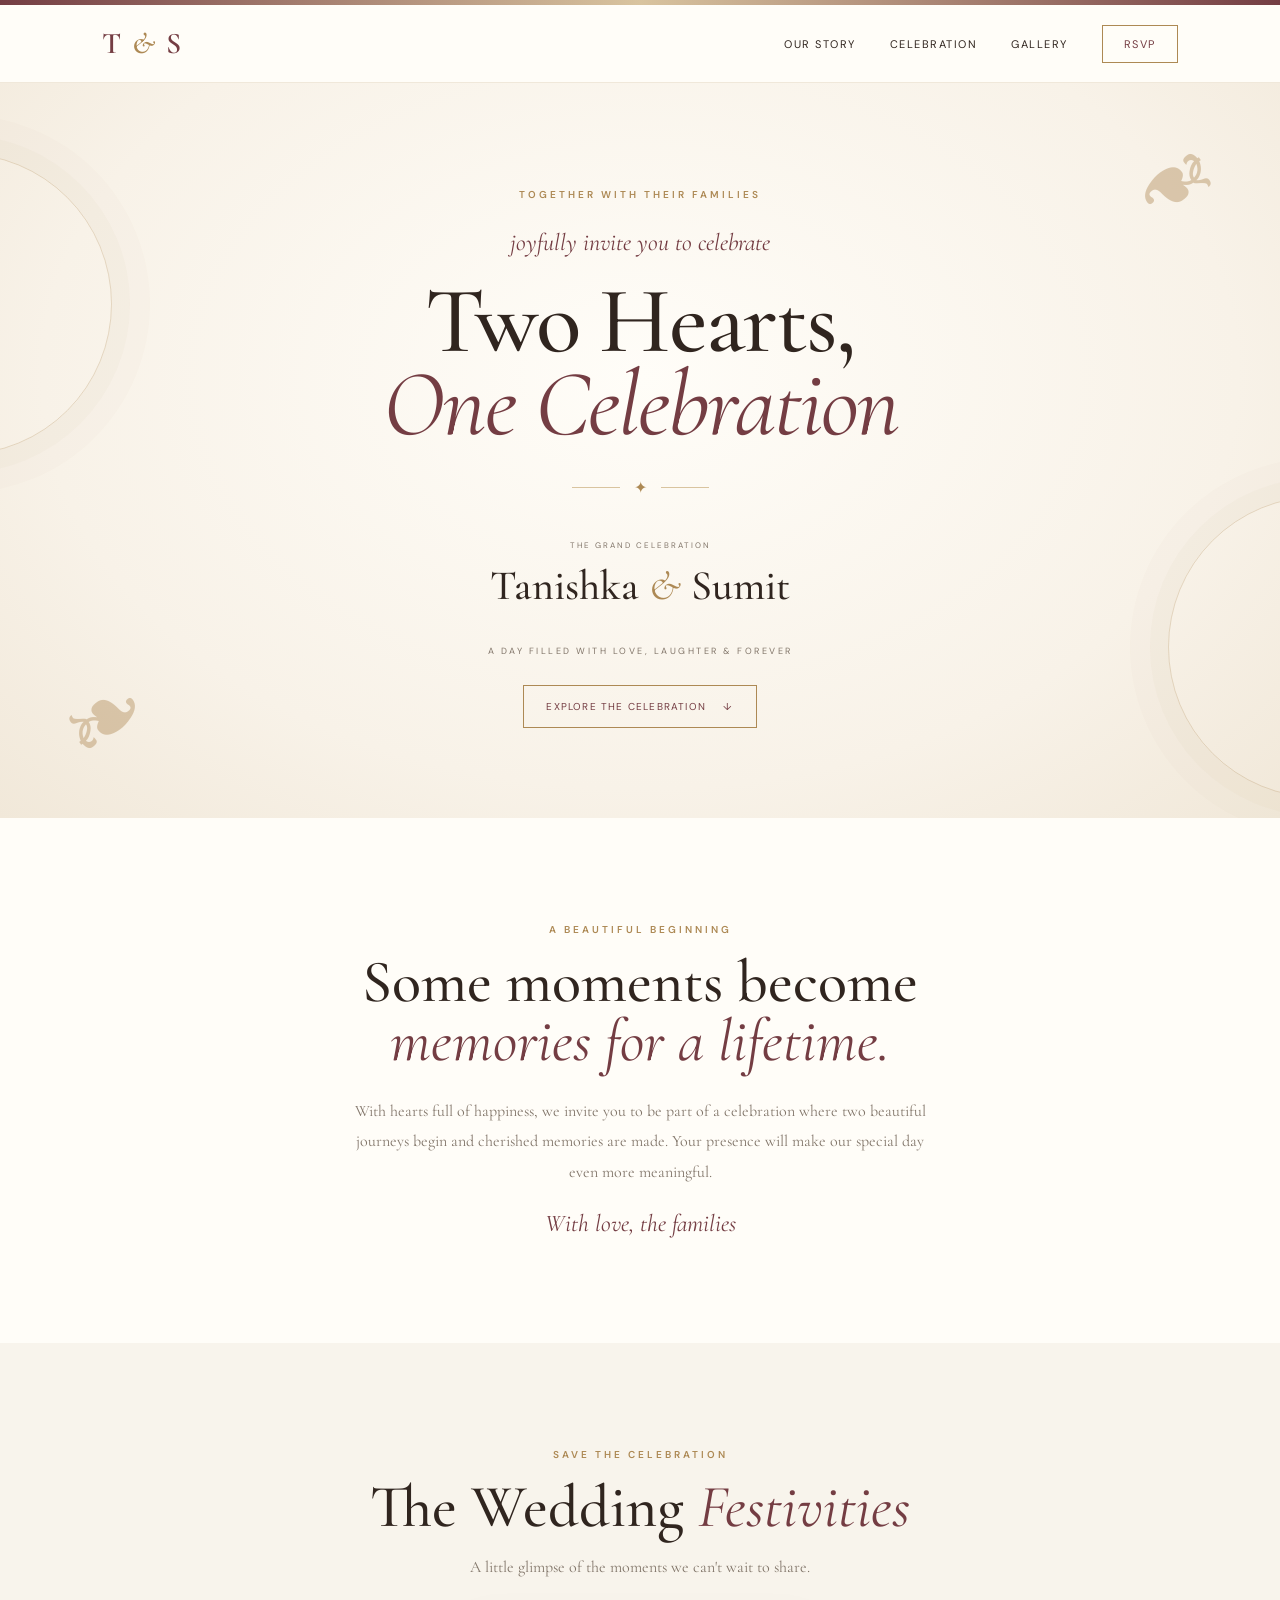
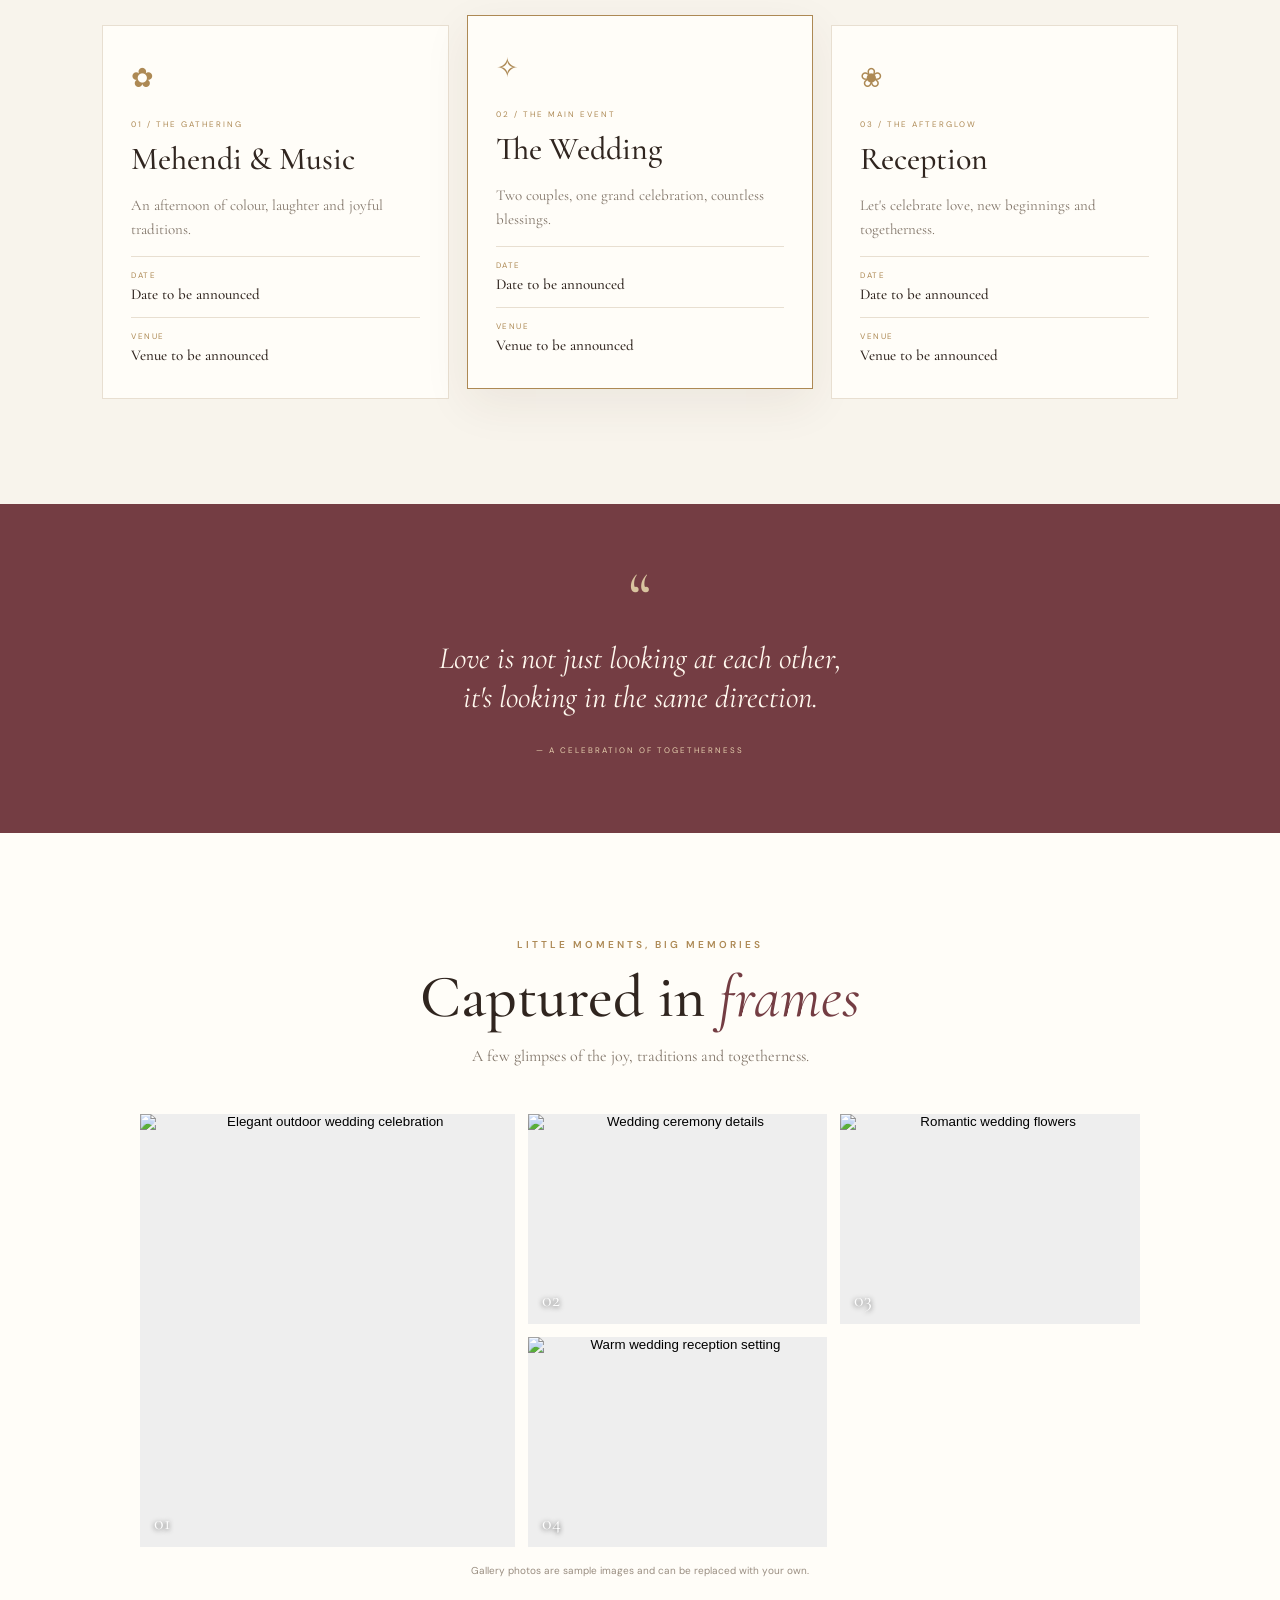
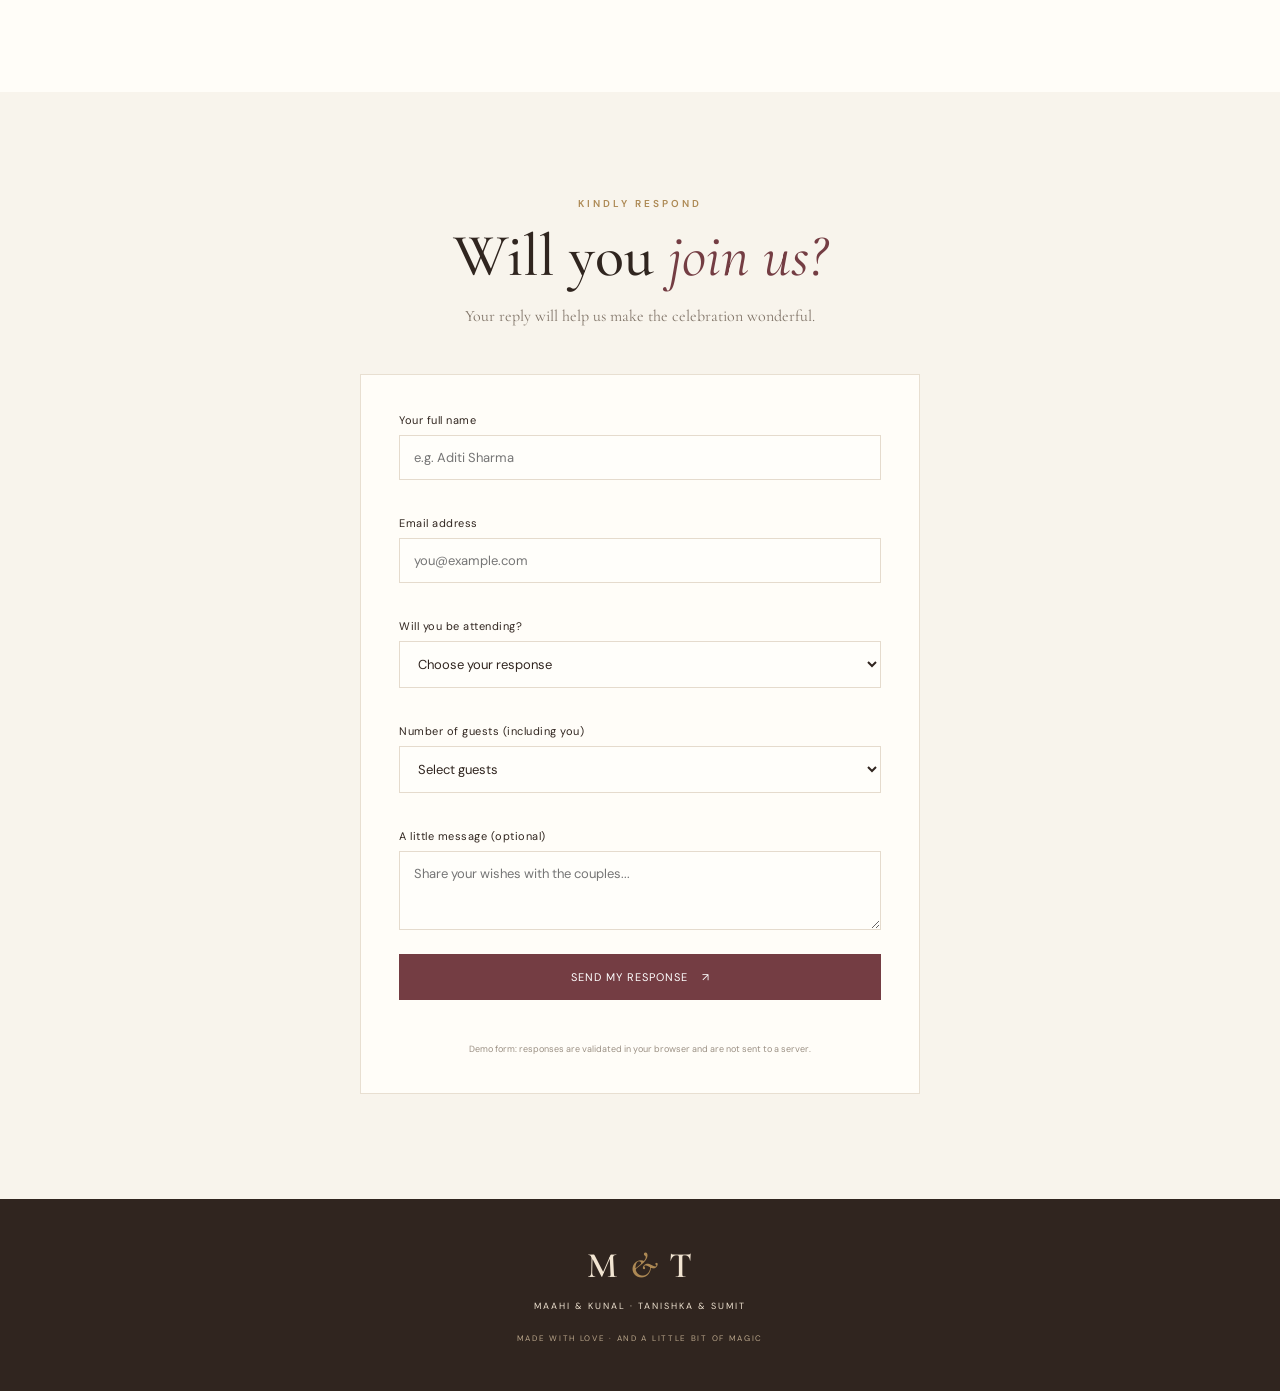
==== commit 23f38a54: "Update wedding invitation details in index.html" ====
--- a/index.html
+++ b/index.html
@@ -3,7 +3,7 @@
 <head>
   <meta charset="UTF-8">
   <meta name="viewport" content="width=device-width, initial-scale=1.0">
-  <meta name="description" content="A royal wedding invitation celebrating Maahi & Kunal and Sonam & Sumit.">
+  <meta name="description" content="A royal wedding invitation celebrating Tanishka & Sumit.">
   <title>Two Hearts, One Celebration | Wedding Invitation</title>
   <link rel="preconnect" href="https://fonts.googleapis.com">
   <link rel="preconnect" href="https://fonts.gstatic.com" crossorigin>
@@ -13,7 +13,7 @@
 <body>
   <div class="topline"></div>
   <header class="site-header">
-    <a class="brand" href="#home" aria-label="Wedding home">M <span>&</span> T</a>
+    <a class="brand" href="#home" aria-label="Wedding home">T <span>&</span> S</a>
     <button class="menu-toggle" id="menuToggle" aria-label="Toggle navigation" aria-expanded="false">☰</button>
     <nav id="navigation">
       <a href="#story">Our Story</a>
@@ -31,9 +31,7 @@
       <h1>Two Hearts,<br><em>One Celebration</em></h1>
       <div class="ornament"><span></span> ✦ <span></span></div>
       <div class="couple-pair">
-        <div><span class="role">THE FIRST CELEBRATION</span><h2>Maahi <i>&</i> Kunal</h2></div>
-        <div class="pair-divider">✧</div>
-        <div><span class="role">THE SECOND CELEBRATION</span><h2>Tanishka <i>&</i> Sumit</h2></div>
+        <div><span class="role">THE GRAND CELEBRATION</span><h2>Tanishka <i>&</i> Sumit</h2></div>
       </div>
       <p class="hero-date">A DAY FILLED WITH LOVE, LAUGHTER & FOREVER</p>
       <a href="#events" class="outline-button">Explore the celebration <span>↓</span></a>
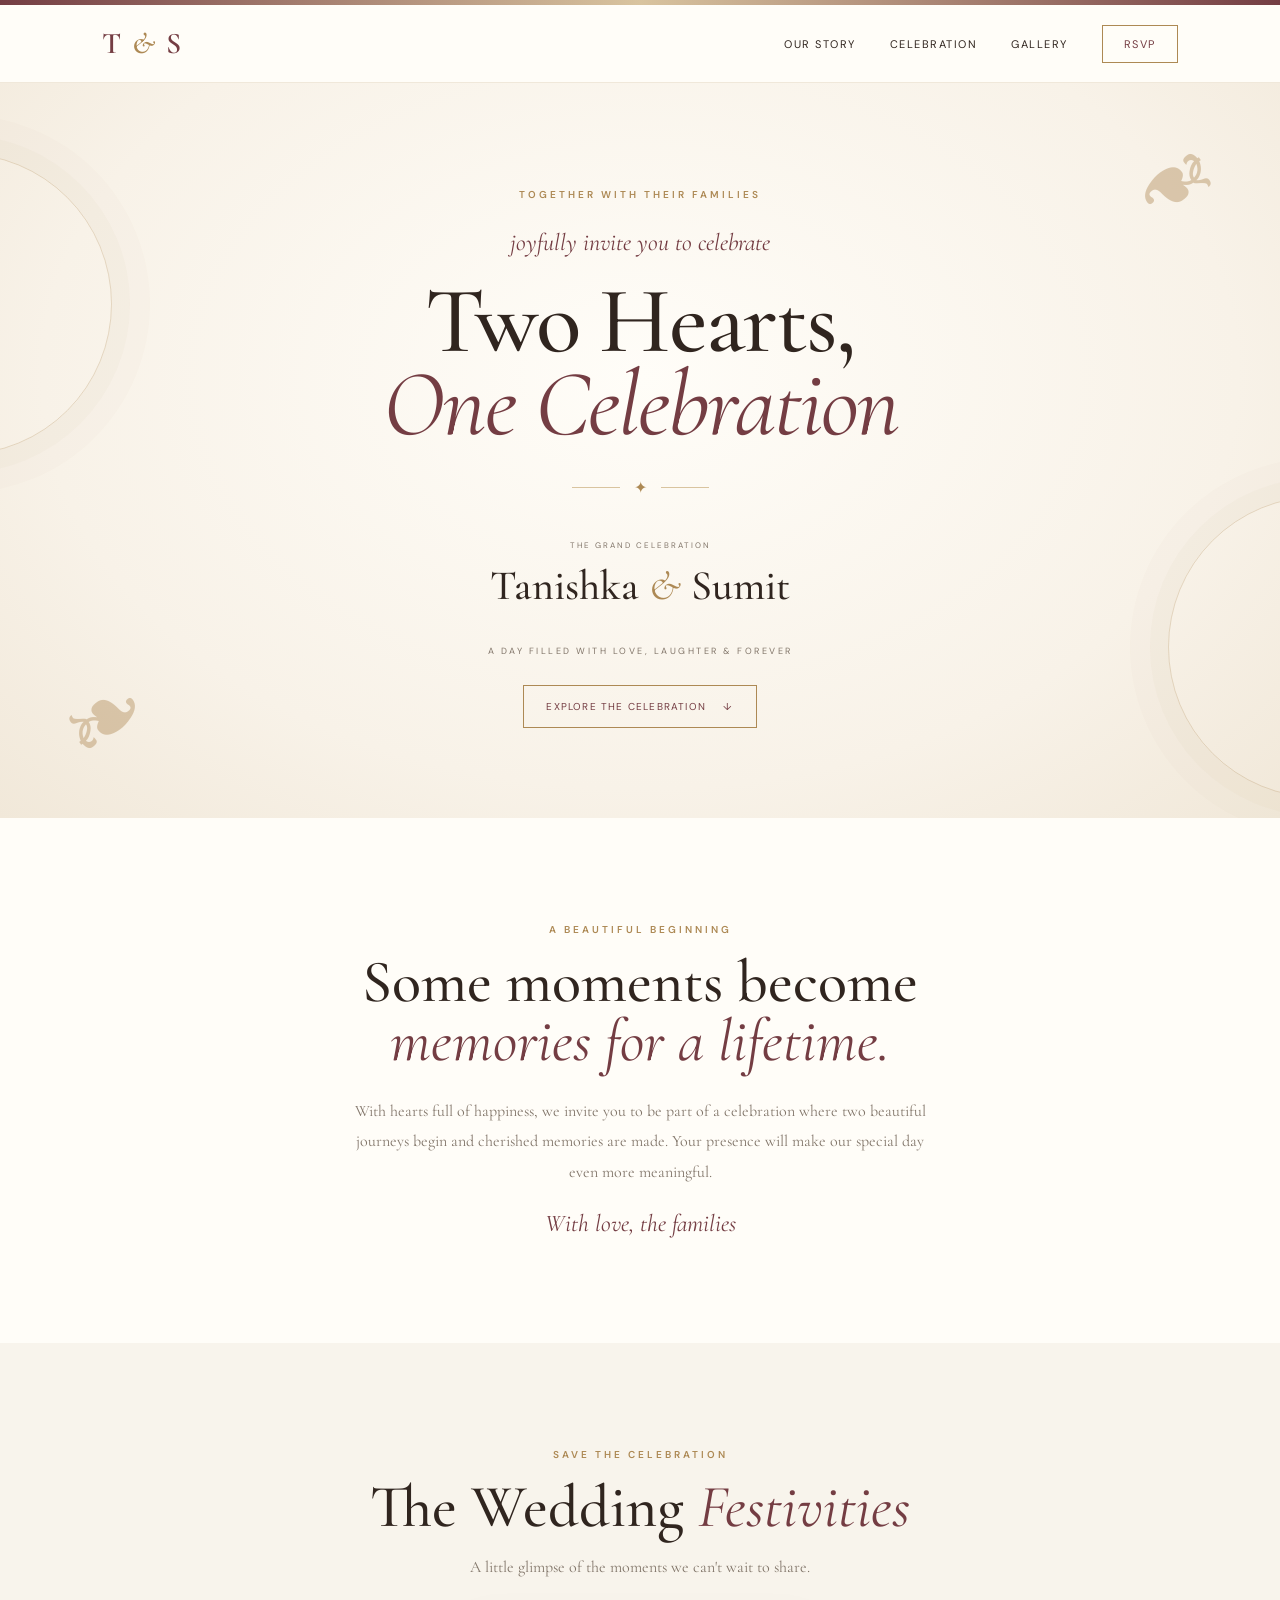
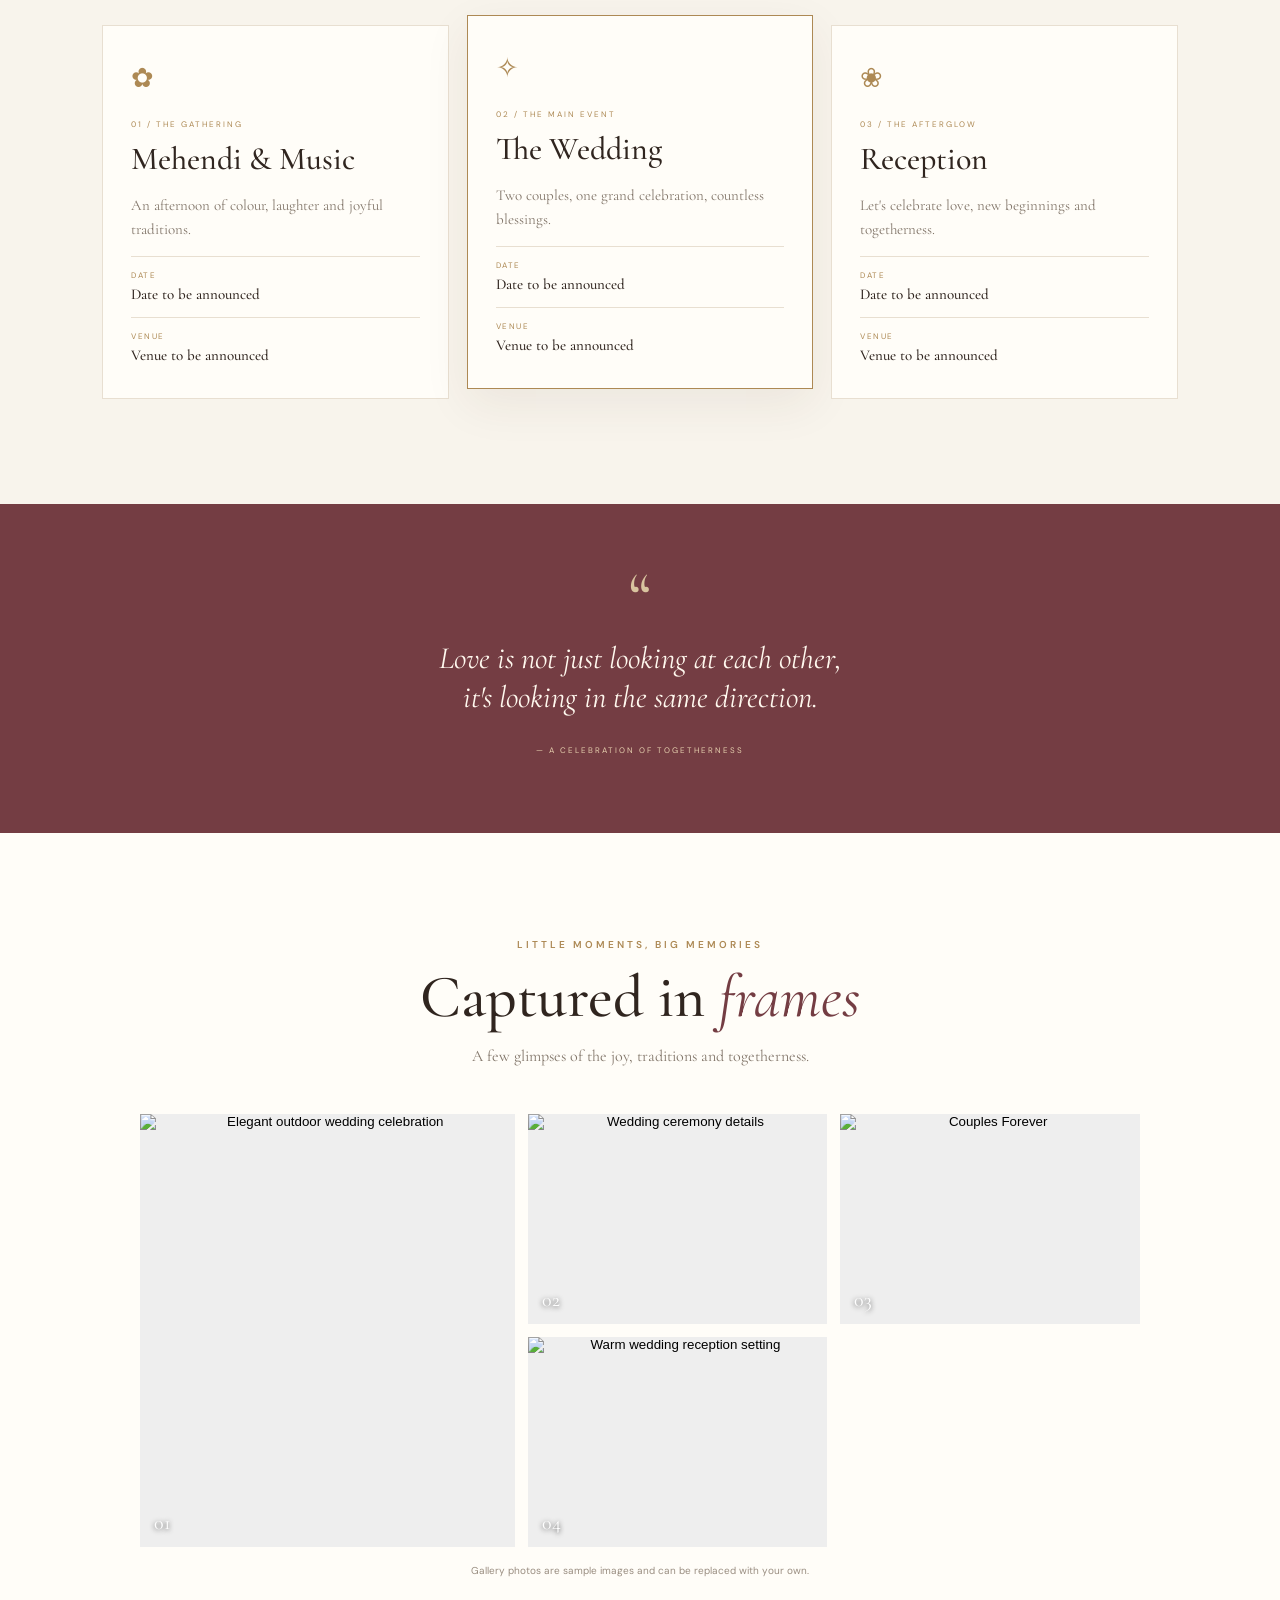
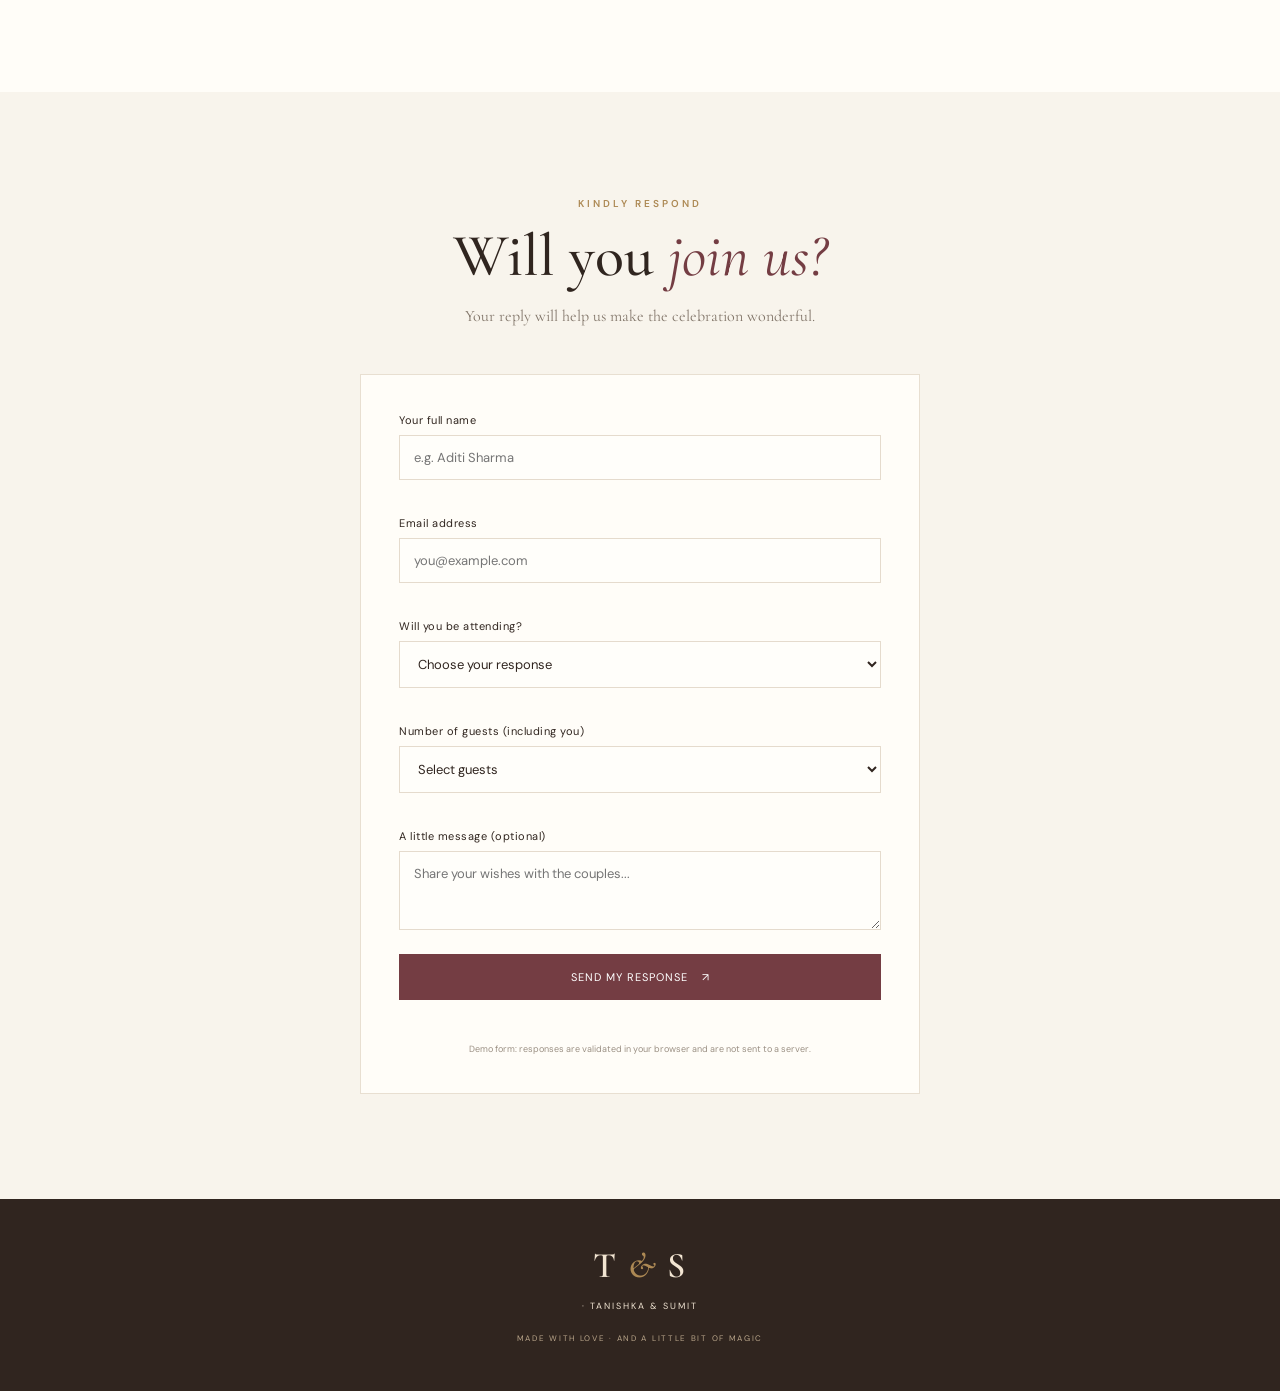
==== commit 9399ffbb: "Update index.html" ====
--- a/index.html
+++ b/index.html
@@ -87,7 +87,7 @@
       <div class="gallery-grid">
         <button class="gallery-item tall" data-full="https://images.unsplash.com/photo-1519741497674-611481863552?auto=format&fit=crop&w=1400&q=85" aria-label="Enlarge wedding celebration photo"><img src="https://images.unsplash.com/photo-1519741497674-611481863552?auto=format&fit=crop&w=700&q=80" alt="Elegant outdoor wedding celebration"><span>01</span></button>
         <button class="gallery-item" data-full="https://images.unsplash.com/photo-1511285560929-80b456fea0bc?auto=format&fit=crop&w=1400&q=85" aria-label="Enlarge wedding details photo"><img src="https://images.unsplash.com/photo-1511285560929-80b456fea0bc?auto=format&fit=crop&w=700&q=80" alt="Wedding ceremony details"><span>02</span></button>
-        <button class="gallery-item" data-full="https://images.unsplash.com/photo-1465495976277-4387d4b0e4a6?auto=format&fit=crop&w=1400&q=85" aria-label="Enlarge floral wedding photo"><img src="https://images.unsplash.com/photo-1465495976277-4387d4b0e4a6?auto=format&fit=crop&w=700&q=80" alt="Romantic wedding flowers"><span>03</span></button>
+        <button class="gallery-item" data-full="https://images.unsplash.com/photo-1465495976277-4387d4b0e4a6?auto=format&fit=crop&w=1400&q=85" aria-label="Enlarge floral wedding photo"><img src="https://media.istockphoto.com/id/1186214696/photo/hindu-wedding-ritual-wherein-bride-and-groom-hand.jpg?s=612x612&w=0&k=20&c=fTlNejRdY7dkvk742auNgI3j6Ve9UqqWSnb3QJ-D2gw=" alt="Couples Forever"><span>03</span></button>
         <button class="gallery-item" data-full="https://images.unsplash.com/photo-1507504031003-b417219a0 マ?auto=format&fit=crop&w=1400&q=85" aria-label="Enlarge wedding table photo"><img src="https://images.unsplash.com/photo-1519225421980-715cb0215aed?auto=format&fit=crop&w=700&q=80" alt="Warm wedding reception setting"><span>04</span></button>
       </div>
       <p class="image-note">Gallery photos are sample images and can be replaced with your own.</p>
@@ -136,8 +136,8 @@
   </main>
 
   <footer>
-       <div class="footer-monogram">M <span>&</span> T</div>
-    <p>MAAHI & KUNAL · TANISHKA & SUMIT</p>
+       <div class="footer-monogram">T <span>&</span> S</div>
+    <p>· TANISHKA & SUMIT</p>
     <span>MADE WITH LOVE · AND A LITTLE BIT OF MAGIC</span> 
   </footer>
  <div class="lightbox" id="lightbox" aria-hidden="true">
